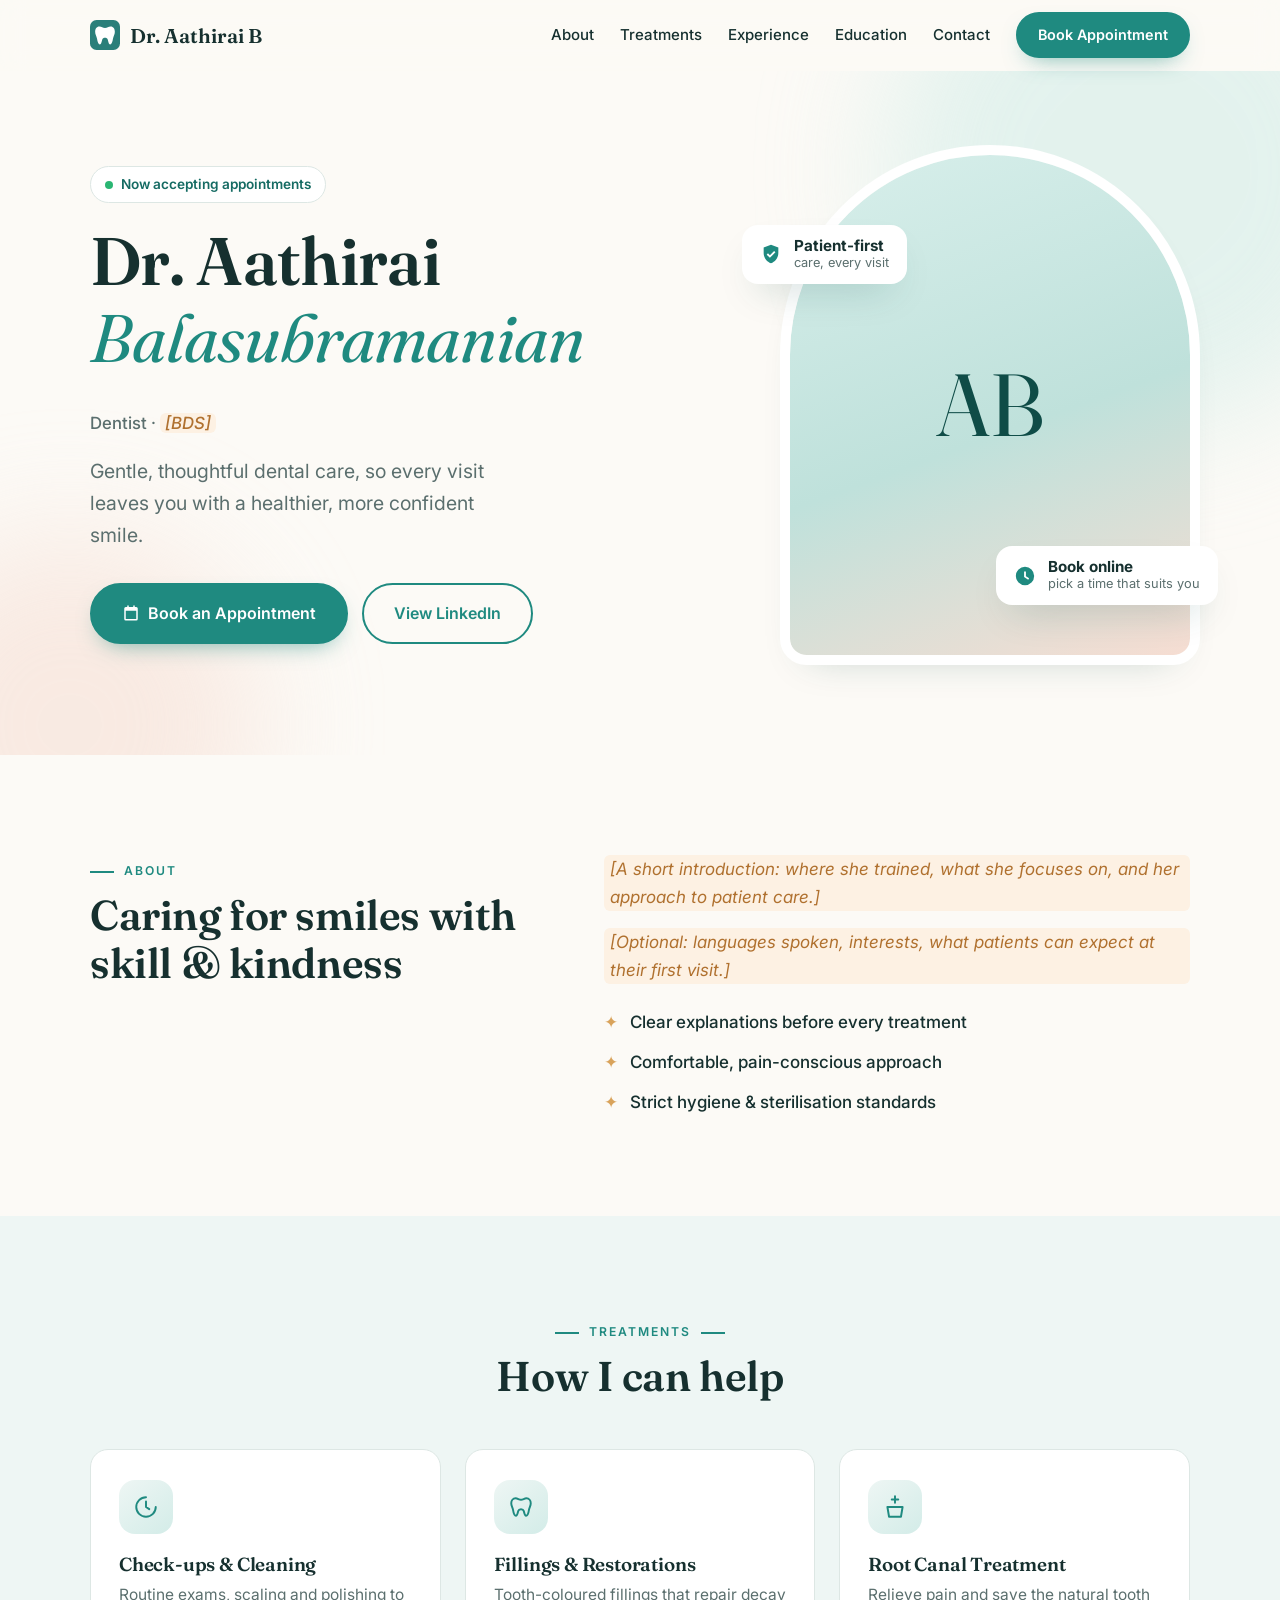
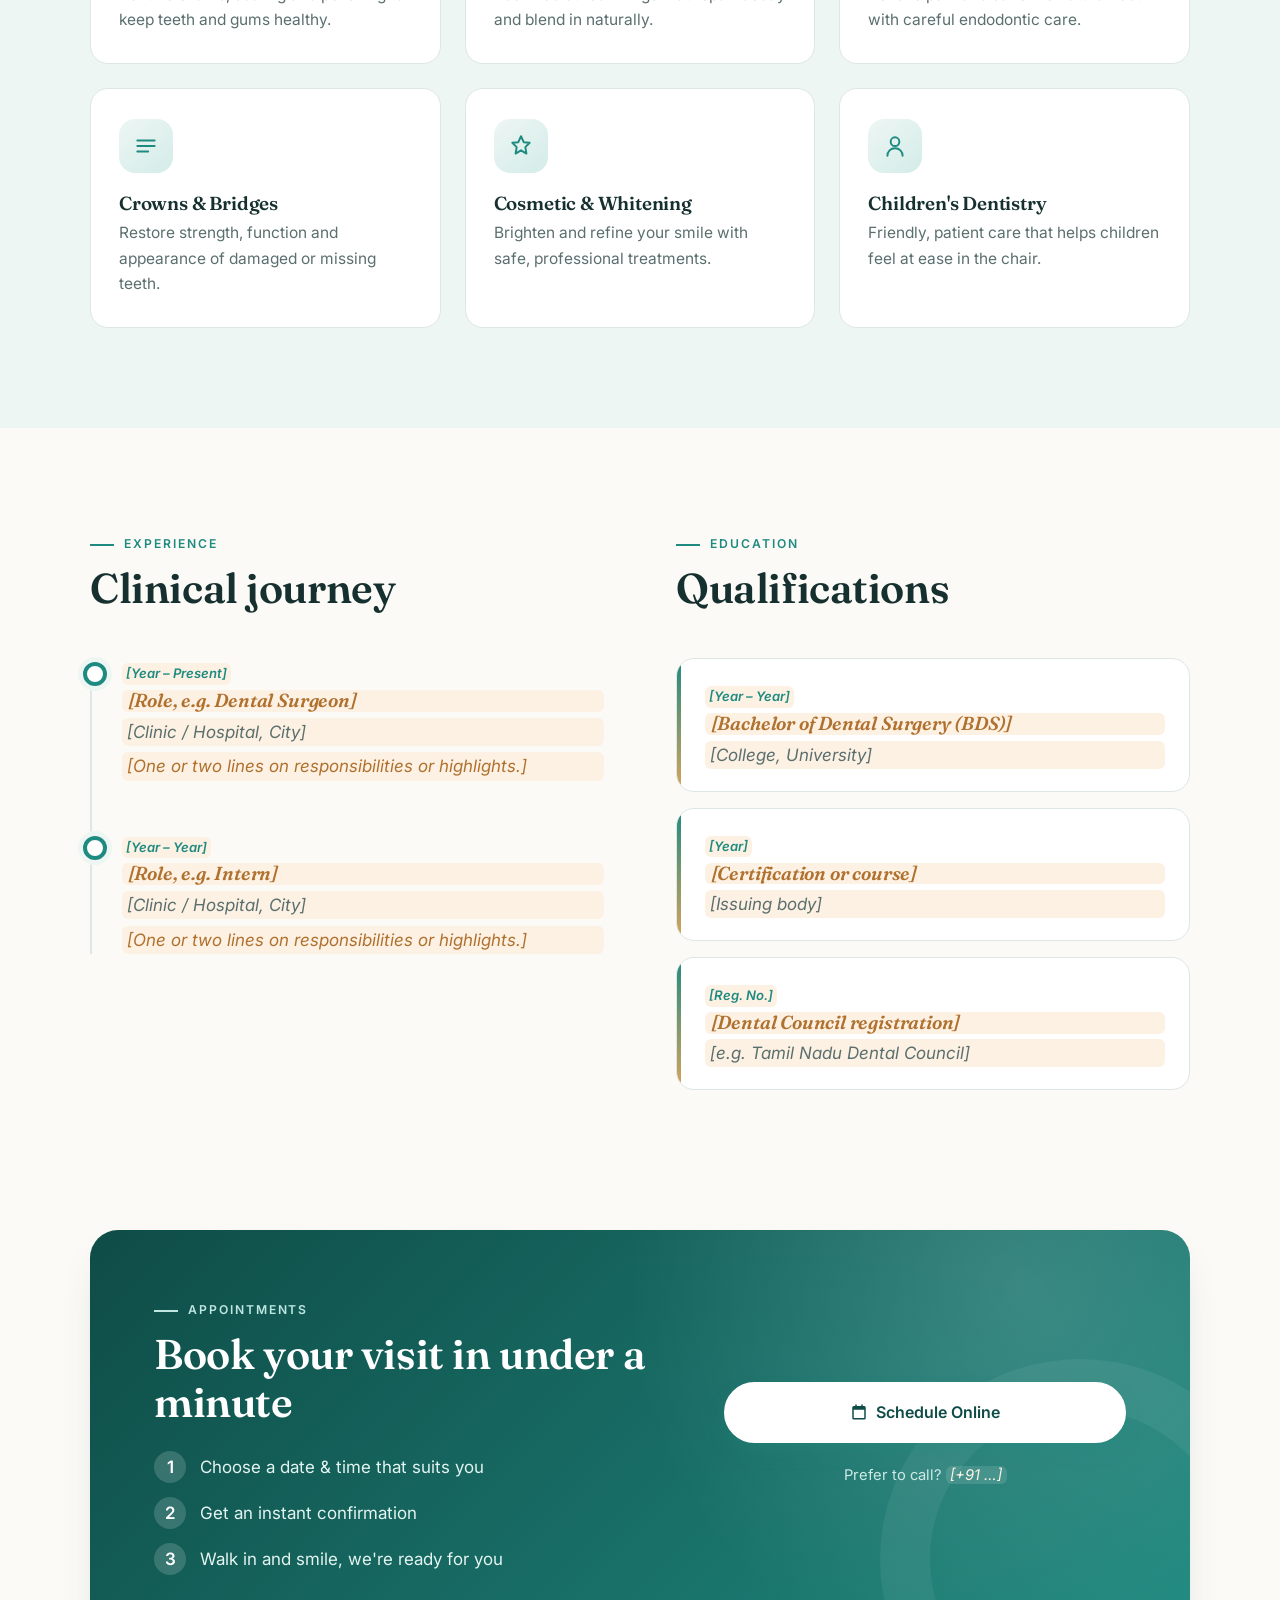
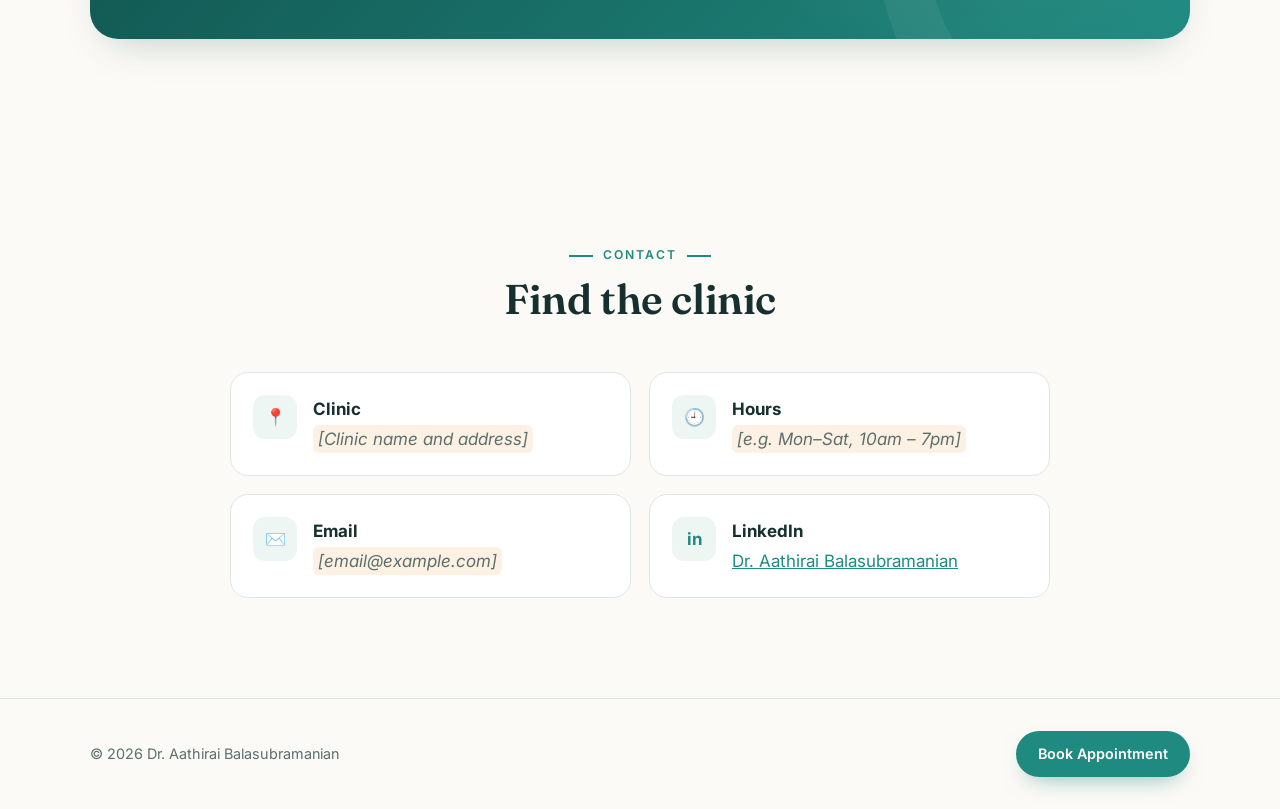
==== index.html @ 532f9867 "Add personal website with appointment booking Co-Authored-By: Claude Opus 5.5 <noreply@anthropic.com" ====
<!DOCTYPE html>
<html lang="en">
<head>
  <meta charset="UTF-8">
  <meta name="viewport" content="width=device-width, initial-scale=1.0">
  <title>Dr. Aathirai Balasubramanian | Dentist</title>
  <meta name="description" content="Dr. Aathirai Balasubramanian, dentist. Book an appointment, view treatments, education and clinical experience.">
  <link rel="canonical" href="https://aathiraib.com/">

  <meta property="og:type" content="profile">
  <meta property="og:title" content="Dr. Aathirai Balasubramanian | Dentist">
  <meta property="og:description" content="Book an appointment, view treatments, education and clinical experience.">
  <meta property="og:url" content="https://aathiraib.com/">

  <link rel="icon" href="assets/favicon.svg" type="image/svg+xml">
  <link rel="preconnect" href="https://fonts.googleapis.com">
  <link rel="preconnect" href="https://fonts.gstatic.com" crossorigin>
  <link href="https://fonts.googleapis.com/css2?family=Fraunces:ital,opsz,wght@0,9..144,400;0,9..144,600;1,9..144,400&family=Inter:wght@400;500;600&display=swap" rel="stylesheet">
  <link rel="stylesheet" href="css/style.css">
</head>
<body>

  <header class="site-header">
    <div class="container nav">
      <a href="#top" class="brand"><img src="assets/favicon.svg" alt="" width="30" height="30"> Dr. Aathirai B</a>
      <button class="nav-toggle" aria-label="Open menu" aria-expanded="false">
        <span></span><span></span><span></span>
      </button>
      <nav class="nav-links">
        <a href="#about">About</a>
        <a href="#treatments">Treatments</a>
        <a href="#experience">Experience</a>
        <a href="#education">Education</a>
        <a href="#contact">Contact</a>
        <a href="#book" class="btn btn-small">Book Appointment</a>
      </nav>
    </div>
  </header>

  <main id="top">

    <!-- HERO -->
    <section class="hero">
      <div class="blob blob-1" aria-hidden="true"></div>
      <div class="blob blob-2" aria-hidden="true"></div>
      <div class="container hero-grid">
        <div class="hero-text reveal">
          <p class="eyebrow"><span class="dot"></span> Now accepting appointments</p>
          <h1>Dr. Aathirai <em>Balasubramanian</em></h1>
          <!-- TODO: qualifications, e.g. "BDS" -->
          <p class="credentials">Dentist · <span class="placeholder">[BDS]</span></p>
          <!-- TODO: tagline in her own words -->
          <p class="lead">Gentle, thoughtful dental care, so every visit leaves you with a healthier, more confident smile.</p>
          <div class="hero-actions">
            <a href="#book" class="btn btn-lg">
              <svg viewBox="0 0 24 24" width="18" height="18" aria-hidden="true"><path fill="currentColor" d="M7 2v2H5a2 2 0 0 0-2 2v14a2 2 0 0 0 2 2h14a2 2 0 0 0 2-2V6a2 2 0 0 0-2-2h-2V2h-2v2H9V2H7zM5 9h14v11H5V9z"/></svg>
              Book an Appointment
            </a>
            <a href="https://www.linkedin.com/in/dr-aathirai-balasubramanian-b415ab1bb/" class="btn btn-ghost btn-lg" target="_blank" rel="noopener">View LinkedIn</a>
          </div>
        </div>
        <div class="hero-photo reveal">
          <div class="photo-frame">
            <!-- TODO: add assets/aathirai.jpg and replace the div below with:
                 <img src="assets/aathirai.jpg" alt="Dr. Aathirai Balasubramanian"> -->
            <div class="photo-placeholder" aria-hidden="true">AB</div>
          </div>
          <div class="float-badge badge-top">
            <svg viewBox="0 0 24 24" width="22" height="22" aria-hidden="true"><path fill="currentColor" d="M12 2 4 5v6c0 5 3.4 9.7 8 11 4.6-1.3 8-6 8-11V5l-8-3zm-1.2 14.2-3.5-3.5 1.4-1.4 2.1 2.1 4.6-4.6 1.4 1.4-6 6z"/></svg>
            <div><strong>Patient-first</strong><span>care, every visit</span></div>
          </div>
          <a href="#book" class="float-badge badge-bottom">
            <svg viewBox="0 0 24 24" width="22" height="22" aria-hidden="true"><path fill="currentColor" d="M12 2a10 10 0 1 0 0 20 10 10 0 0 0 0-20zm1 10.4 3.5 2-1 1.8L11 13V7h2v5.4z"/></svg>
            <div><strong>Book online</strong><span>pick a time that suits you</span></div>
          </a>
        </div>
      </div>
    </section>

    <!-- ABOUT -->
    <section id="about" class="section">
      <div class="container about-grid">
        <div class="reveal">
          <p class="section-label">About</p>
          <h2>Caring for smiles with skill &amp; kindness</h2>
        </div>
        <div class="reveal">
          <!-- TODO: 2–3 short paragraphs from her resume / LinkedIn "About" -->
          <p class="placeholder">[A short introduction: where she trained, what she focuses on, and her approach to patient care.]</p>
          <p class="placeholder">[Optional: languages spoken, interests, what patients can expect at their first visit.]</p>
          <ul class="values">
            <li><span>✦</span> Clear explanations before every treatment</li>
            <li><span>✦</span> Comfortable, pain-conscious approach</li>
            <li><span>✦</span> Strict hygiene &amp; sterilisation standards</li>
          </ul>
        </div>
      </div>
    </section>

    <!-- TREATMENTS -->
    <section id="treatments" class="section section-tint">
      <div class="container">
        <div class="section-head reveal">
          <p class="section-label">Treatments</p>
          <h2>How I can help</h2>
        </div>
        <!-- TODO: keep only the treatments she actually offers -->
        <div class="service-grid">
          <article class="service reveal">
            <div class="icon"><svg viewBox="0 0 24 24"><path d="M12 3a9 9 0 1 0 9 9M12 7v5l3 2"/></svg></div>
            <h3>Check-ups &amp; Cleaning</h3>
            <p>Routine exams, scaling and polishing to keep teeth and gums healthy.</p>
          </article>
          <article class="service reveal">
            <div class="icon"><svg viewBox="0 0 24 24"><path d="M7 4c-2.5 0-4 2-4 4.5 0 2.5 1.3 3.8 1.7 6.3C5.2 18 6 20 7.3 20s1.7-2.5 2.1-4.2c.4-1.3 1.3-1.8 2.6-1.8s2.2.5 2.6 1.8c.4 1.7.8 4.2 2.1 4.2s2.1-2 2.6-5.2c.4-2.5 1.7-3.8 1.7-6.3C21 6 19.5 4 17 4c-2.1 0-3 1.3-5 1.3S9.1 4 7 4z"/></svg></div>
            <h3>Fillings &amp; Restorations</h3>
            <p>Tooth-coloured fillings that repair decay and blend in naturally.</p>
          </article>
          <article class="service reveal">
            <div class="icon"><svg viewBox="0 0 24 24"><path d="M12 2v6M9 5h6M5 12h14l-1.5 9h-11z"/></svg></div>
            <h3>Root Canal Treatment</h3>
            <p>Relieve pain and save the natural tooth with careful endodontic care.</p>
          </article>
          <article class="service reveal">
            <div class="icon"><svg viewBox="0 0 24 24"><path d="M4 7h16M4 12h16M4 17h10"/></svg></div>
            <h3>Crowns &amp; Bridges</h3>
            <p>Restore strength, function and appearance of damaged or missing teeth.</p>
          </article>
          <article class="service reveal">
            <div class="icon"><svg viewBox="0 0 24 24"><path d="M12 3l2.5 5.5L20 9l-4 4 1 6-5-3-5 3 1-6-4-4 5.5-.5z"/></svg></div>
            <h3>Cosmetic &amp; Whitening</h3>
            <p>Brighten and refine your smile with safe, professional treatments.</p>
          </article>
          <article class="service reveal">
            <div class="icon"><svg viewBox="0 0 24 24"><circle cx="12" cy="8" r="4"/><path d="M5 21c0-4 3-7 7-7s7 3 7 7"/></svg></div>
            <h3>Children's Dentistry</h3>
            <p>Friendly, patient care that helps children feel at ease in the chair.</p>
          </article>
        </div>
      </div>
    </section>

    <!-- EXPERIENCE -->
    <section id="experience" class="section">
      <div class="container two-col">
        <div class="reveal">
          <p class="section-label">Experience</p>
          <h2>Clinical journey</h2>
          <!-- TODO: one <li> per role, most recent first -->
          <ol class="timeline">
            <li>
              <span class="when placeholder">[Year – Present]</span>
              <h3 class="placeholder">[Role, e.g. Dental Surgeon]</h3>
              <p class="where placeholder">[Clinic / Hospital, City]</p>
              <p class="placeholder">[One or two lines on responsibilities or highlights.]</p>
            </li>
            <li>
              <span class="when placeholder">[Year – Year]</span>
              <h3 class="placeholder">[Role, e.g. Intern]</h3>
              <p class="where placeholder">[Clinic / Hospital, City]</p>
              <p class="placeholder">[One or two lines on responsibilities or highlights.]</p>
            </li>
          </ol>
        </div>
        <div id="education" class="reveal">
          <p class="section-label">Education</p>
          <h2>Qualifications</h2>
          <!-- TODO: degrees, certifications, registrations -->
          <div class="cards">
            <article class="card">
              <span class="when placeholder">[Year – Year]</span>
              <h3 class="placeholder">[Bachelor of Dental Surgery (BDS)]</h3>
              <p class="placeholder">[College, University]</p>
            </article>
            <article class="card">
              <span class="when placeholder">[Year]</span>
              <h3 class="placeholder">[Certification or course]</h3>
              <p class="placeholder">[Issuing body]</p>
            </article>
            <article class="card">
              <span class="when placeholder">[Reg. No.]</span>
              <h3 class="placeholder">[Dental Council registration]</h3>
              <p class="placeholder">[e.g. Tamil Nadu Dental Council]</p>
            </article>
          </div>
        </div>
      </div>
    </section>

    <!-- BOOK -->
    <section id="book" class="section book">
      <div class="container">
        <div class="book-panel reveal">
          <div class="book-text">
            <p class="section-label light">Appointments</p>
            <h2>Book your visit in under a minute</h2>
            <ol class="steps">
              <li><span>1</span> Choose a date &amp; time that suits you</li>
              <li><span>2</span> Get an instant confirmation</li>
              <li><span>3</span> Walk in and smile, we're ready for you</li>
            </ol>
          </div>
          <div class="book-actions">
            <a href="#" class="btn btn-light btn-lg js-book" target="_blank" rel="noopener">
              <svg viewBox="0 0 24 24" width="18" height="18" aria-hidden="true"><path fill="currentColor" d="M7 2v2H5a2 2 0 0 0-2 2v14a2 2 0 0 0 2 2h14a2 2 0 0 0 2-2V6a2 2 0 0 0-2-2h-2V2h-2v2H9V2H7zM5 9h14v11H5V9z"/></svg>
              Schedule Online
            </a>
            <a href="#" class="btn btn-outline-light btn-lg js-whatsapp" target="_blank" rel="noopener">
              <svg viewBox="0 0 24 24" width="18" height="18" aria-hidden="true"><path fill="currentColor" d="M12 2a10 10 0 0 0-8.6 15.1L2 22l5-1.3A10 10 0 1 0 12 2zm5.3 14.1c-.2.6-1.3 1.2-1.8 1.2-.5.1-1 .1-3.3-.8-2.8-1.1-4.5-4-4.7-4.2-.1-.2-1.1-1.5-1.1-2.8s.7-2 1-2.3c.2-.3.5-.3.7-.3h.5c.2 0 .4 0 .6.5l.9 2.1c.1.2.1.3 0 .5l-.3.5-.4.4c-.1.1-.3.3-.1.6.2.3.7 1.2 1.6 2 1.1 1 2 1.3 2.3 1.4.3.1.5.1.6-.1l.9-1c.2-.3.4-.2.6-.1l2 1c.3.1.5.2.5.3.1.1.1.6-.1 1.2z"/></svg>
              Message on WhatsApp
            </a>
            <p class="book-note">Prefer to call? <span class="placeholder light">[+91 …]</span></p>
          </div>
        </div>
      </div>
    </section>

    <!-- CONTACT -->
    <section id="contact" class="section">
      <div class="container narrow">
        <div class="section-head reveal">
          <p class="section-label">Contact</p>
          <h2>Find the clinic</h2>
        </div>
        <!-- TODO: fill in what she is happy to share publicly -->
        <div class="contact-grid reveal">
          <div class="contact-item"><span class="ci-icon">📍</span><div><strong>Clinic</strong><p class="placeholder">[Clinic name and address]</p></div></div>
          <div class="contact-item"><span class="ci-icon">🕘</span><div><strong>Hours</strong><p class="placeholder">[e.g. Mon–Sat, 10am – 7pm]</p></div></div>
          <div class="contact-item"><span class="ci-icon">✉️</span><div><strong>Email</strong><p class="placeholder">[email@example.com]</p></div></div>
          <div class="contact-item"><span class="ci-icon">in</span><div><strong>LinkedIn</strong><p><a href="https://www.linkedin.com/in/dr-aathirai-balasubramanian-b415ab1bb/" target="_blank" rel="noopener">Dr. Aathirai Balasubramanian</a></p></div></div>
        </div>
      </div>
    </section>

  </main>

  <footer class="site-footer">
    <div class="container footer-inner">
      <p>&copy; <span id="year"></span> Dr. Aathirai Balasubramanian</p>
      <a href="#book" class="btn btn-small">Book Appointment</a>
    </div>
  </footer>

  <!-- Floating booking button (mobile) -->
  <a href="#book" class="fab" aria-label="Book an appointment">Book</a>

  <script>
    /* ====== SETTINGS: edit these two lines ====== */
    const BOOKING_URL     = "";  // e.g. Calendly / Google Calendar booking page link
    const WHATSAPP_NUMBER = "";  // digits only with country code, e.g. "919876543210"
    /* ============================================ */

    const msg = encodeURIComponent("Hi Dr. Aathirai, I'd like to book an appointment.");
    const waLink = WHATSAPP_NUMBER ? `https://wa.me/${WHATSAPP_NUMBER}?text=${msg}` : "";
    document.querySelectorAll('.js-book').forEach(a => {
      if (BOOKING_URL) a.href = BOOKING_URL;
      else if (waLink) a.href = waLink;
      else { a.href = '#contact'; a.removeAttribute('target'); }
    });
    document.querySelectorAll('.js-whatsapp').forEach(a => {
      if (waLink) a.href = waLink; else a.hidden = true;
    });

    document.getElementById('year').textContent = new Date().getFullYear();

    const toggle = document.querySelector('.nav-toggle');
    const links = document.querySelector('.nav-links');
    toggle.addEventListener('click', () => {
      const open = links.classList.toggle('open');
      toggle.setAttribute('aria-expanded', open);
    });
    links.querySelectorAll('a').forEach(a => a.addEventListener('click', () => {
      links.classList.remove('open');
      toggle.setAttribute('aria-expanded', false);
    }));

    const header = document.querySelector('.site-header');
    addEventListener('scroll', () => header.classList.toggle('scrolled', scrollY > 10), { passive: true });

    const io = new IntersectionObserver(entries => entries.forEach(e => {
      if (e.isIntersecting) { e.target.classList.add('in'); io.unobserve(e.target); }
    }), { threshold: 0.12 });
    document.querySelectorAll('.reveal').forEach(el => io.observe(el));
  </script>
</body>
</html>
---- css/style.css ----
:root {
  --ink: #16302f;
  --muted: #5b6f6e;
  --bg: #fcfaf6;
  --tint: #eef6f4;
  --accent: #1f8a80;
  --accent-dark: #156b63;
  --deep: #0f4c47;
  --blush: #f6ddd2;
  --gold: #d9a35b;
  --line: #dde7e4;
  --radius: 18px;
  --shadow: 0 18px 40px -18px rgba(15, 76, 71, .28);
  --serif: "Fraunces", Georgia, "Times New Roman", serif;
  --sans: "Inter", -apple-system, BlinkMacSystemFont, "Segoe UI", Roboto, sans-serif;
}

* { box-sizing: border-box; }
html { scroll-behavior: smooth; scroll-padding-top: 76px; }
body {
  margin: 0; font-family: var(--sans); font-size: 17px; line-height: 1.65;
  color: var(--ink); background: var(--bg); overflow-x: hidden;
}
img { max-width: 100%; display: block; }
a { color: var(--accent); }
[hidden] { display: none !important; }

h1, h2, h3 { font-family: var(--serif); font-weight: 600; line-height: 1.15; margin: 0 0 .5em; letter-spacing: -.01em; }
h1 { font-size: clamp(2.5rem, 6vw, 4.2rem); }
h1 em { font-style: italic; font-weight: 400; color: var(--accent); }
h2 { font-size: clamp(1.8rem, 3.6vw, 2.6rem); }
h3 { font-size: 1.18rem; margin-bottom: .3em; }
p { margin: 0 0 1em; }

.container { width: 100%; max-width: 1140px; margin: 0 auto; padding: 0 20px; }
.narrow { max-width: 860px; }

/* Placeholders: delete the class once real content is in */
.placeholder { color: #b0712f; background: #fdf1e3; border-radius: 6px; padding: 0 .3em; font-style: italic; }
.placeholder.light { color: #fff3e4; background: rgba(255,255,255,.12); }

.section-label {
  display: inline-block; text-transform: uppercase; letter-spacing: .16em;
  font-size: .76rem; font-weight: 600; color: var(--accent); margin-bottom: .9em;
}
.section-label::before { content: ""; display: inline-block; width: 24px; height: 2px; background: currentColor; vertical-align: middle; margin-right: 10px; }
.section-label.light { color: #bfe7e2; }
.section-head { text-align: center; margin-bottom: 48px; }
.section-head .section-label::after { content: ""; display: inline-block; width: 24px; height: 2px; background: currentColor; vertical-align: middle; margin-left: 10px; }

/* Header */
.site-header {
  position: sticky; top: 0; z-index: 20;
  background: rgba(252, 250, 246, .8); backdrop-filter: blur(12px);
  border-bottom: 1px solid transparent; transition: border-color .3s, box-shadow .3s;
}
.site-header.scrolled { border-color: var(--line); box-shadow: 0 6px 24px -18px rgba(0,0,0,.25); }
.nav { display: flex; align-items: center; justify-content: space-between; height: 70px; }
.brand { display: flex; align-items: center; gap: 10px; font-family: var(--serif); font-size: 1.25rem; font-weight: 600; color: var(--ink); text-decoration: none; }
.nav-links { display: flex; align-items: center; gap: 26px; }
.nav-links a:not(.btn) { position: relative; color: var(--ink); text-decoration: none; font-size: .94rem; font-weight: 500; }
.nav-links a:not(.btn)::after { content: ""; position: absolute; left: 0; right: 0; bottom: -4px; height: 2px; background: var(--accent); transform: scaleX(0); transition: transform .25s; }
.nav-links a:not(.btn):hover::after { transform: scaleX(1); }
.nav-toggle { display: none; background: none; border: 0; padding: 8px; cursor: pointer; }
.nav-toggle span { display: block; width: 22px; height: 2px; margin: 5px 0; background: var(--ink); border-radius: 2px; }

/* Buttons */
.btn {
  display: inline-flex; align-items: center; gap: 8px; padding: 12px 24px; border-radius: 999px;
  background: var(--accent); color: #fff; text-decoration: none; font-weight: 600; font-size: .95rem;
  border: 2px solid var(--accent); box-shadow: 0 10px 24px -12px rgba(31,138,128,.7);
  transition: transform .2s, background .2s, box-shadow .2s;
}
.btn:hover { background: var(--accent-dark); border-color: var(--accent-dark); transform: translateY(-2px); }
.btn-lg { padding: 15px 30px; font-size: 1rem; }
.btn-small { padding: 9px 20px; font-size: .9rem; }
.btn-ghost { background: transparent; color: var(--accent); box-shadow: none; }
.btn-ghost:hover { background: var(--tint); color: var(--accent-dark); }
.btn-light { background: #fff; color: var(--deep); border-color: #fff; }
.btn-light:hover { background: var(--blush); border-color: var(--blush); }
.btn-outline-light { background: transparent; color: #fff; border-color: rgba(255,255,255,.55); box-shadow: none; }
.btn-outline-light:hover { background: rgba(255,255,255,.12); border-color: #fff; }

/* Hero */
.hero { position: relative; padding: 84px 0 100px; overflow: hidden; }
.blob { position: absolute; border-radius: 50%; filter: blur(60px); opacity: .55; z-index: -1; }
.blob-1 { width: 520px; height: 520px; background: #cfece7; top: -160px; right: -120px; }
.blob-2 { width: 380px; height: 380px; background: var(--blush); bottom: -160px; left: -120px; }
.hero-grid { display: grid; grid-template-columns: 1.2fr 1fr; gap: 64px; align-items: center; }
.eyebrow {
  display: inline-flex; align-items: center; gap: 8px; font-size: .85rem; font-weight: 600; color: var(--accent-dark);
  background: #fff; border: 1px solid var(--line); padding: 6px 14px; border-radius: 999px; margin-bottom: 1.4em;
}
.dot { width: 8px; height: 8px; border-radius: 50%; background: #2bb673; box-shadow: 0 0 0 0 rgba(43,182,115,.6); animation: pulse 2s infinite; }
@keyframes pulse { 70% { box-shadow: 0 0 0 9px rgba(43,182,115,0); } 100% { box-shadow: 0 0 0 0 rgba(43,182,115,0); } }
.credentials { font-size: 1.05rem; font-weight: 500; color: var(--muted); }
.lead { font-size: 1.22rem; color: var(--muted); max-width: 36ch; }
.hero-actions { display: flex; flex-wrap: wrap; gap: 14px; margin-top: 32px; }

.hero-photo { position: relative; justify-self: end; width: 100%; max-width: 400px; }
.photo-frame {
  position: relative; border-radius: 220px 220px var(--radius) var(--radius); overflow: hidden;
  aspect-ratio: 4 / 5; box-shadow: var(--shadow);
  outline: 10px solid #fff;
}
.photo-frame img { width: 100%; height: 100%; object-fit: cover; }
.photo-placeholder {
  width: 100%; height: 100%; display: grid; place-items: center;
  background: linear-gradient(160deg, #d8efeb 0%, #bfe1db 55%, var(--blush) 100%);
  font-family: var(--serif); font-size: 5.5rem; color: var(--deep);
}
.float-badge {
  position: absolute; display: flex; align-items: center; gap: 12px;
  background: #fff; padding: 12px 18px; border-radius: 16px; box-shadow: var(--shadow);
  color: var(--accent); text-decoration: none; animation: float 5s ease-in-out infinite;
}
.float-badge strong { display: block; color: var(--ink); font-size: .95rem; line-height: 1.2; }
.float-badge span { display: block; color: var(--muted); font-size: .8rem; line-height: 1.3; }
.badge-top { top: 14%; left: -48px; }
.badge-bottom { bottom: 10%; right: -28px; animation-delay: -2.5s; }
@keyframes float { 50% { transform: translateY(-8px); } }

/* Sections */
.section { padding: 100px 0; }
.section-tint { background: var(--tint); }

/* About */
.about-grid { display: grid; grid-template-columns: 1fr 1.3fr; gap: 64px; align-items: start; }
.values { list-style: none; padding: 0; margin: 24px 0 0; display: grid; gap: 12px; }
.values li { display: flex; gap: 12px; align-items: baseline; font-weight: 500; }
.values span { color: var(--gold); }

/* Services */
.service-grid { display: grid; grid-template-columns: repeat(3, 1fr); gap: 24px; }
.service {
  background: #fff; border: 1px solid var(--line); border-radius: var(--radius); padding: 30px 28px;
  transition: transform .3s, box-shadow .3s, border-color .3s;
}
.service:hover { transform: translateY(-6px); box-shadow: var(--shadow); border-color: transparent; }
.service p { color: var(--muted); margin: 0; font-size: .97rem; }
.icon {
  width: 54px; height: 54px; border-radius: 16px; display: grid; place-items: center; margin-bottom: 20px;
  background: linear-gradient(140deg, var(--tint), #d3ece8); color: var(--accent);
}
.icon svg { width: 26px; height: 26px; fill: none; stroke: currentColor; stroke-width: 1.8; stroke-linecap: round; stroke-linejoin: round; }

/* Experience + Education */
.two-col { display: grid; grid-template-columns: 1fr 1fr; gap: 72px; }
.two-col h2 { margin-bottom: 1.1em; }
.timeline { list-style: none; margin: 0; padding: 0 0 0 30px; border-left: 2px solid var(--line); }
.timeline li { position: relative; padding-bottom: 34px; }
.timeline li:last-child { padding-bottom: 0; }
.timeline li::before {
  content: ""; position: absolute; left: -39px; top: 4px; width: 16px; height: 16px; border-radius: 50%;
  background: #fff; border: 4px solid var(--accent); box-shadow: 0 0 0 5px var(--tint);
}
.when { display: inline-block; font-size: .82rem; font-weight: 600; color: var(--accent); margin-bottom: .4em; }
.where { color: var(--muted); margin-bottom: .4em; }
.cards { display: grid; gap: 16px; }
.card { position: relative; background: #fff; border: 1px solid var(--line); border-radius: var(--radius); padding: 22px 24px 22px 28px; overflow: hidden; }
.card::before { content: ""; position: absolute; left: 0; top: 0; bottom: 0; width: 4px; background: linear-gradient(var(--accent), var(--gold)); }
.card p { margin: 0; color: var(--muted); }

/* Booking */
.book { padding-top: 40px; }
.book-panel {
  position: relative; overflow: hidden; display: grid; grid-template-columns: 1.3fr 1fr; gap: 48px; align-items: center;
  padding: 64px; border-radius: 28px; color: #fff;
  background: radial-gradient(circle at 85% 15%, rgba(255,255,255,.14), transparent 40%), linear-gradient(135deg, var(--deep), var(--accent));
  box-shadow: var(--shadow);
}
.book-panel::after { content: ""; position: absolute; width: 300px; height: 300px; border-radius: 50%; border: 50px solid rgba(255,255,255,.06); right: -90px; bottom: -120px; }
.book-panel h2 { color: #fff; }
.steps { list-style: none; padding: 0; margin: 24px 0 0; display: grid; gap: 14px; }
.steps li { display: flex; align-items: center; gap: 14px; color: #e3f4f1; }
.steps span { flex: none; width: 32px; height: 32px; border-radius: 50%; display: grid; place-items: center; background: rgba(255,255,255,.16); font-weight: 600; color: #fff; }
.book-actions { position: relative; z-index: 1; display: grid; gap: 14px; justify-items: stretch; }
.book-actions .btn { justify-content: center; }
.book-note { margin: 6px 0 0; text-align: center; color: #cdeae6; font-size: .92rem; }

/* Contact */
.contact-grid { display: grid; grid-template-columns: 1fr 1fr; gap: 18px; }
.contact-item { display: flex; gap: 16px; background: #fff; border: 1px solid var(--line); border-radius: var(--radius); padding: 22px; }
.contact-item p { margin: 2px 0 0; color: var(--muted); }
.ci-icon { flex: none; width: 44px; height: 44px; border-radius: 12px; display: grid; place-items: center; background: var(--tint); color: var(--accent); font-weight: 700; }

/* Footer */
.site-footer { padding: 32px 0; border-top: 1px solid var(--line); color: var(--muted); font-size: .9rem; }
.footer-inner { display: flex; align-items: center; justify-content: space-between; gap: 16px; flex-wrap: wrap; }
.site-footer p { margin: 0; }

/* Floating mobile booking button */
.fab {
  display: none; position: fixed; right: 18px; bottom: calc(18px + env(safe-area-inset-bottom, 0px)); z-index: 30;
  background: var(--accent); color: #fff; text-decoration: none; font-weight: 600;
  padding: 14px 22px; border-radius: 999px; box-shadow: 0 12px 28px -10px rgba(15,76,71,.6);
}

/* Reveal on scroll */
.reveal { opacity: 0; transform: translateY(24px); transition: opacity .7s ease, transform .7s ease; }
.reveal.in { opacity: 1; transform: none; }
@media (prefers-reduced-motion: reduce) {
  .reveal { opacity: 1; transform: none; transition: none; }
  .float-badge, .dot { animation: none; }
  html { scroll-behavior: auto; }
}

/* Tablet */
@media (max-width: 980px) {
  .service-grid { grid-template-columns: 1fr 1fr; }
  .two-col, .about-grid { grid-template-columns: 1fr; gap: 48px; }
  .book-panel { grid-template-columns: 1fr; padding: 48px 36px; }
  .badge-top { left: -16px; }
  .badge-bottom { right: -8px; }
}

/* Mobile */
@media (max-width: 760px) {
  .nav-toggle { display: block; }
  .nav-links {
    display: none; position: absolute; top: 70px; left: 0; right: 0;
    flex-direction: column; align-items: stretch; gap: 0; padding: 8px 20px 20px;
    background: var(--bg); border-bottom: 1px solid var(--line); box-shadow: 0 12px 24px -16px rgba(0,0,0,.2);
  }
  .nav-links.open { display: flex; }
  .nav-links a:not(.btn) { padding: 12px 0; }
  .nav-links .btn { justify-content: center; margin-top: 8px; }

  .hero { padding: 40px 0 72px; }
  .hero-grid { grid-template-columns: 1fr; gap: 44px; }
  .hero-photo { order: -1; justify-self: center; max-width: 260px; }
  .float-badge { padding: 9px 14px; }
  .badge-top { left: -40px; top: 8%; }
  .badge-bottom { right: -40px; }
  .hero-actions .btn { flex: 1 1 auto; justify-content: center; }
  .section { padding: 72px 0; }
  .service-grid, .contact-grid { grid-template-columns: 1fr; }
  .book-panel { padding: 40px 24px; border-radius: 22px; }
  .fab { display: inline-block; }
}
@media (max-width: 400px) {
  .badge-top, .badge-bottom { display: none; }
}
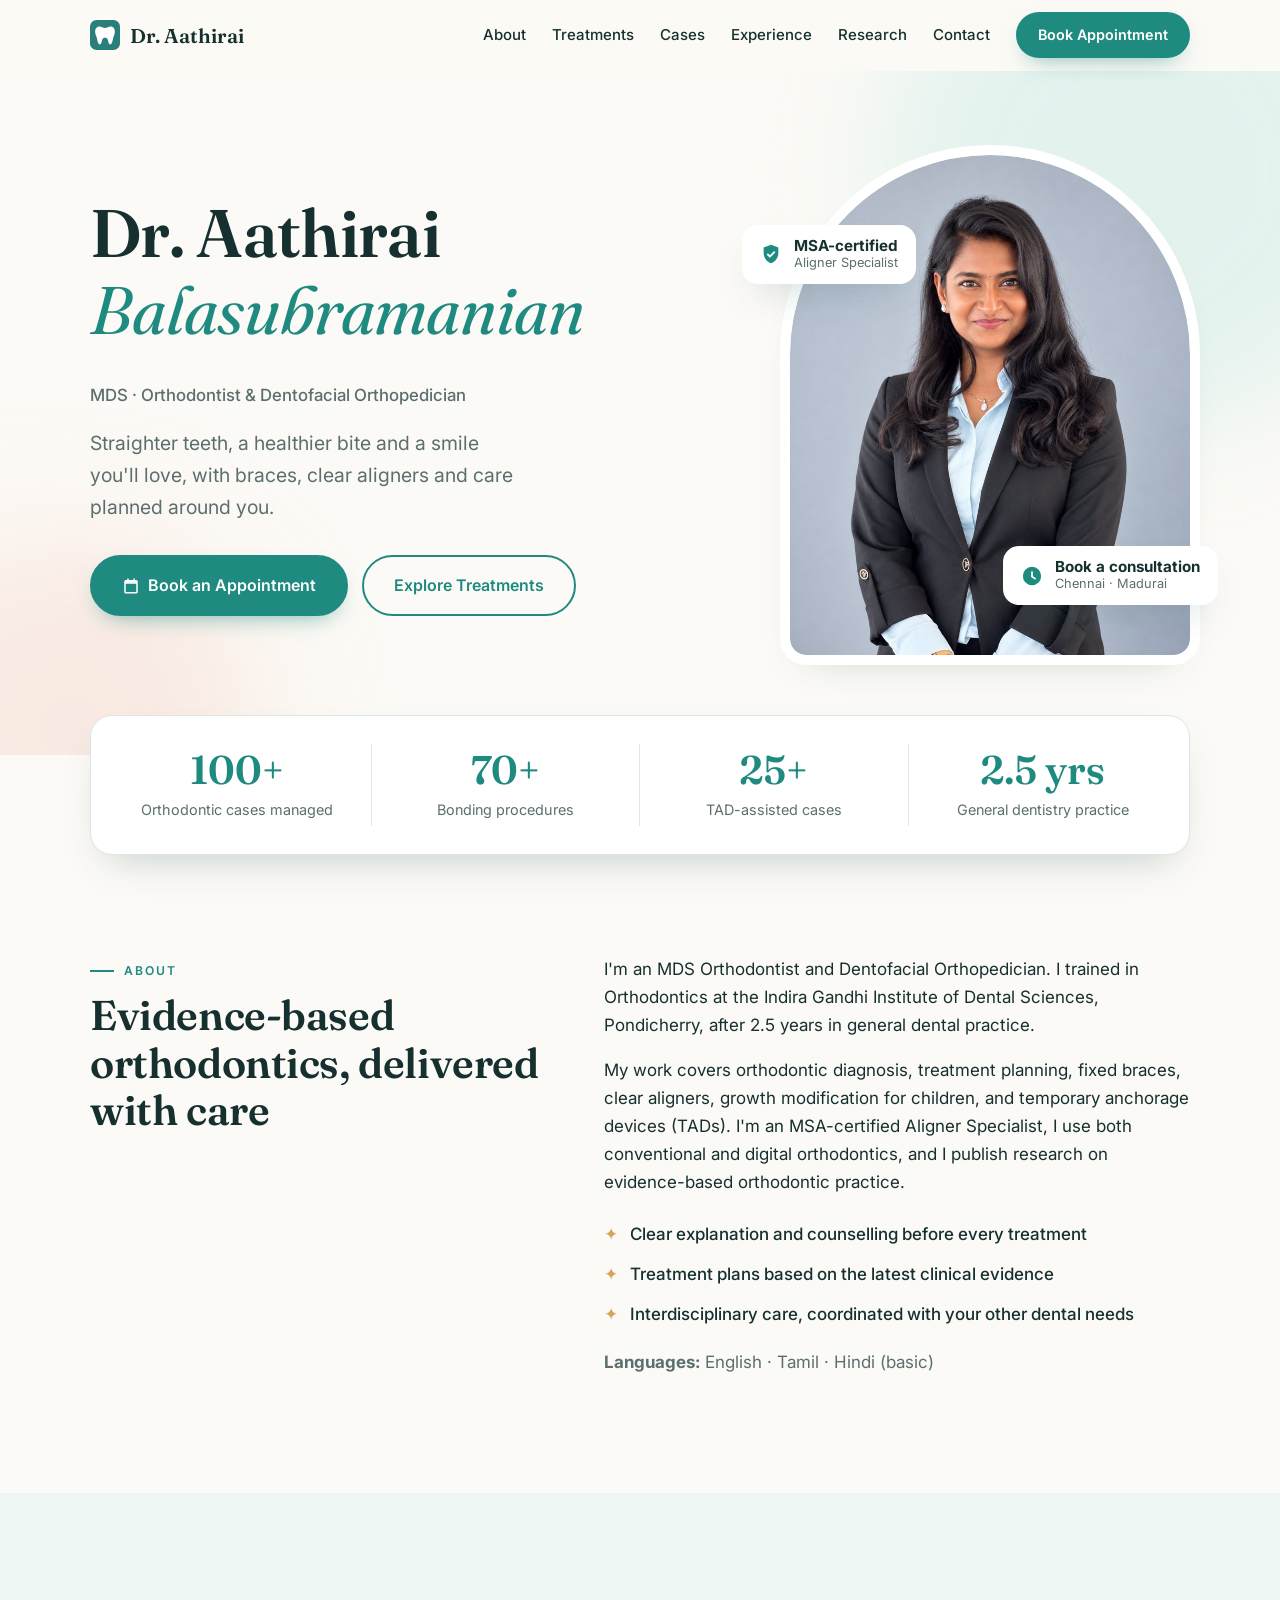
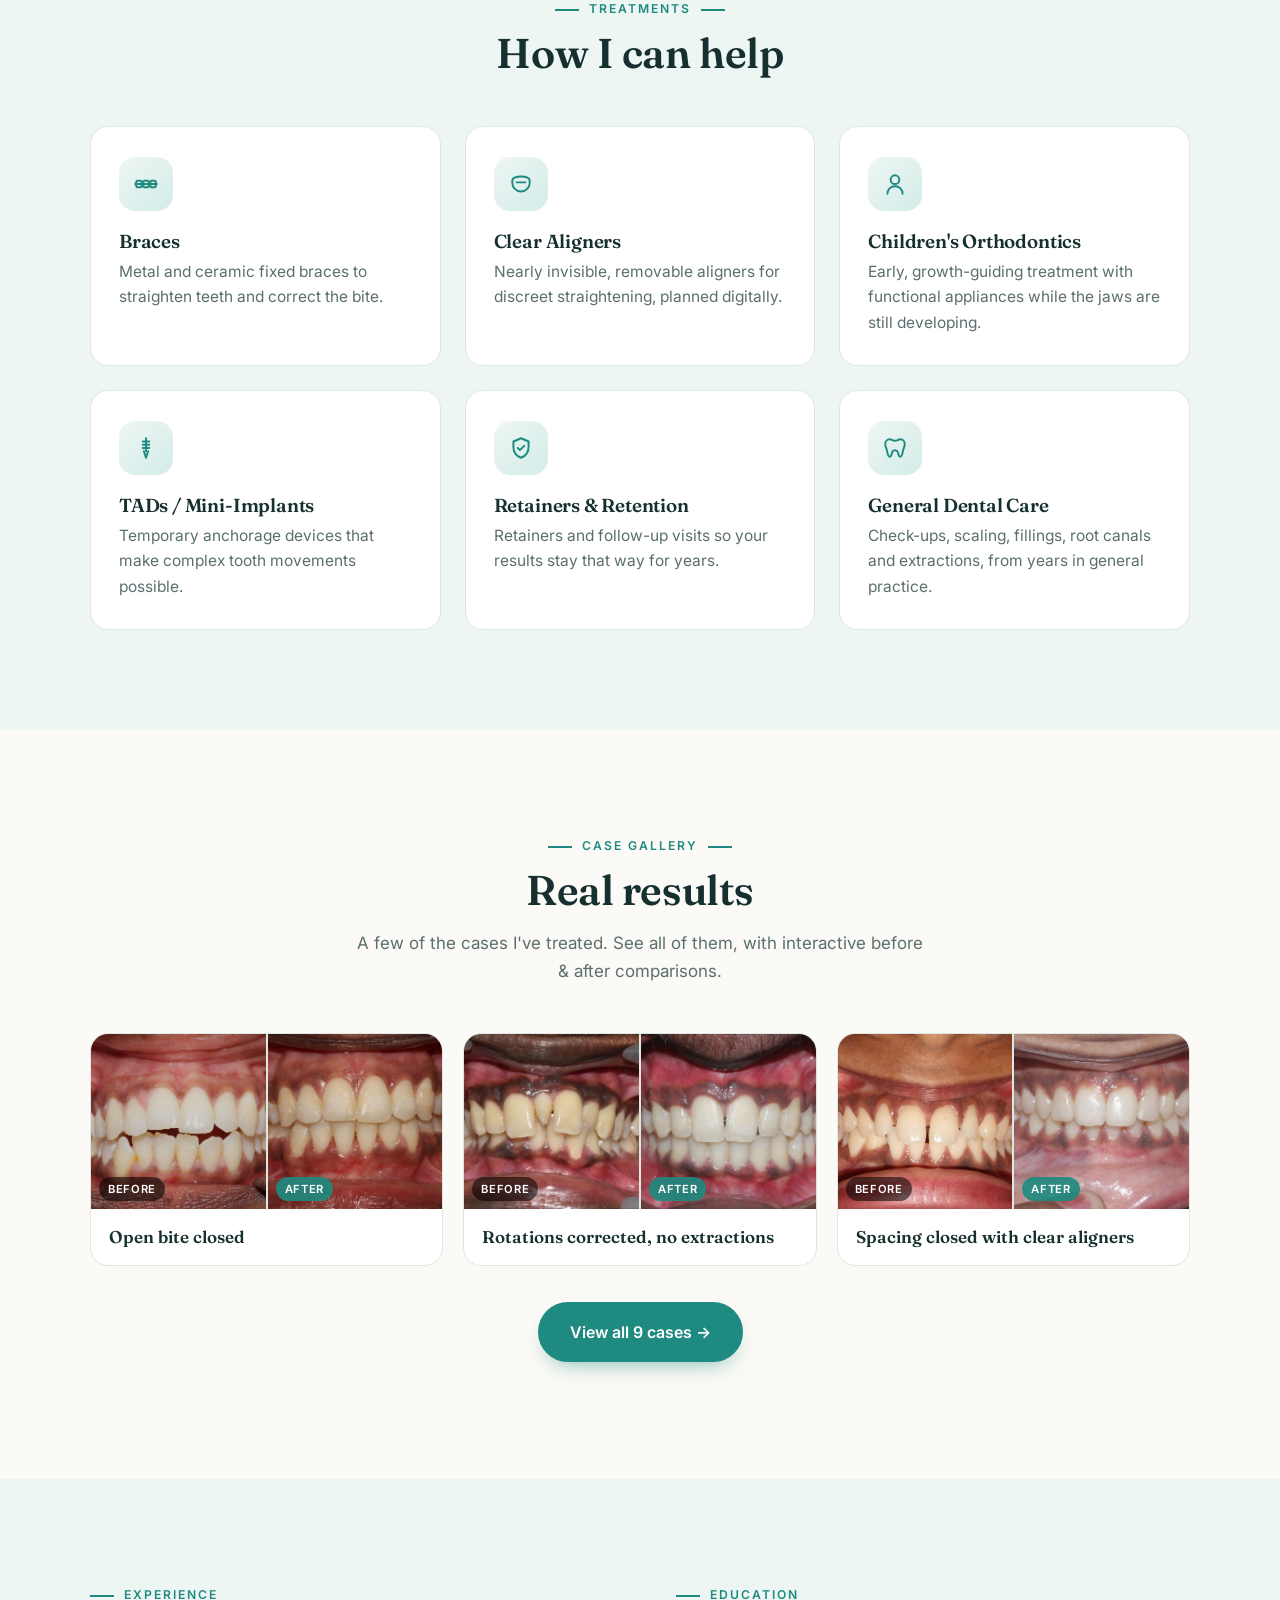
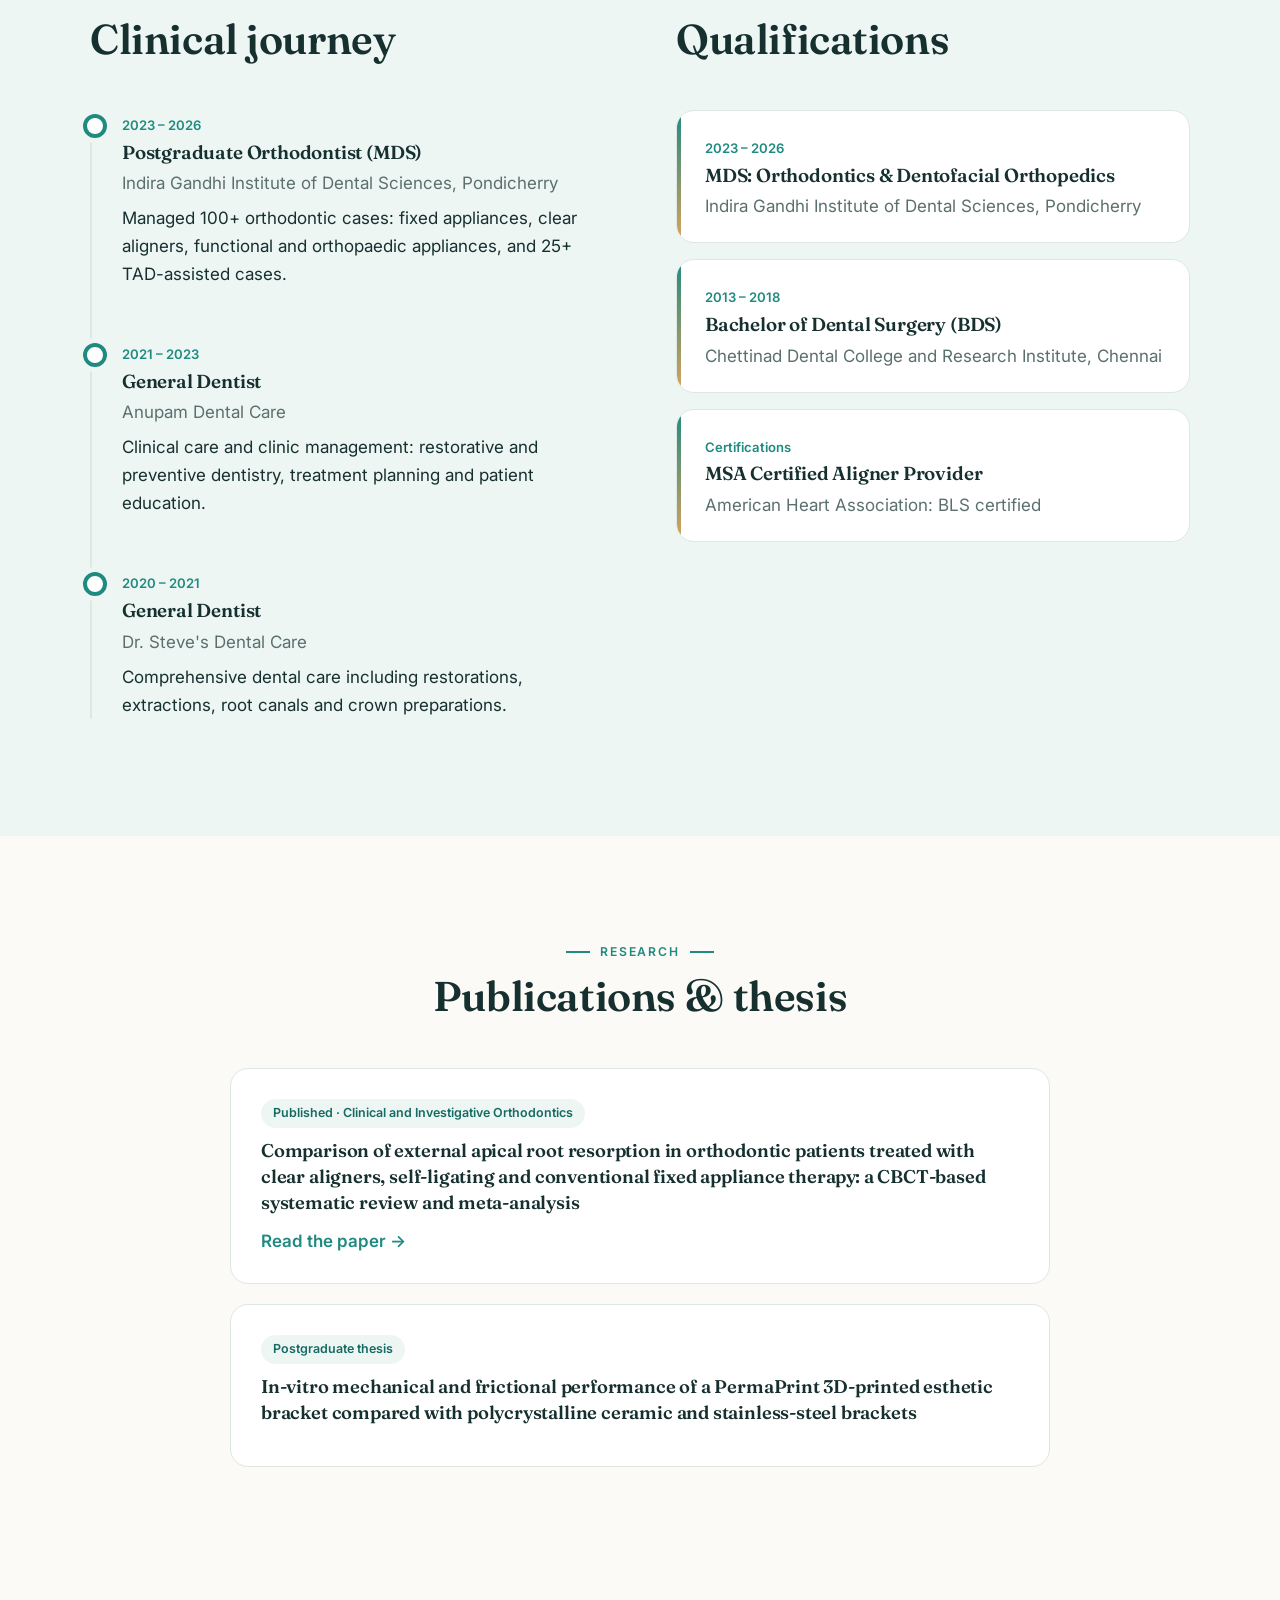
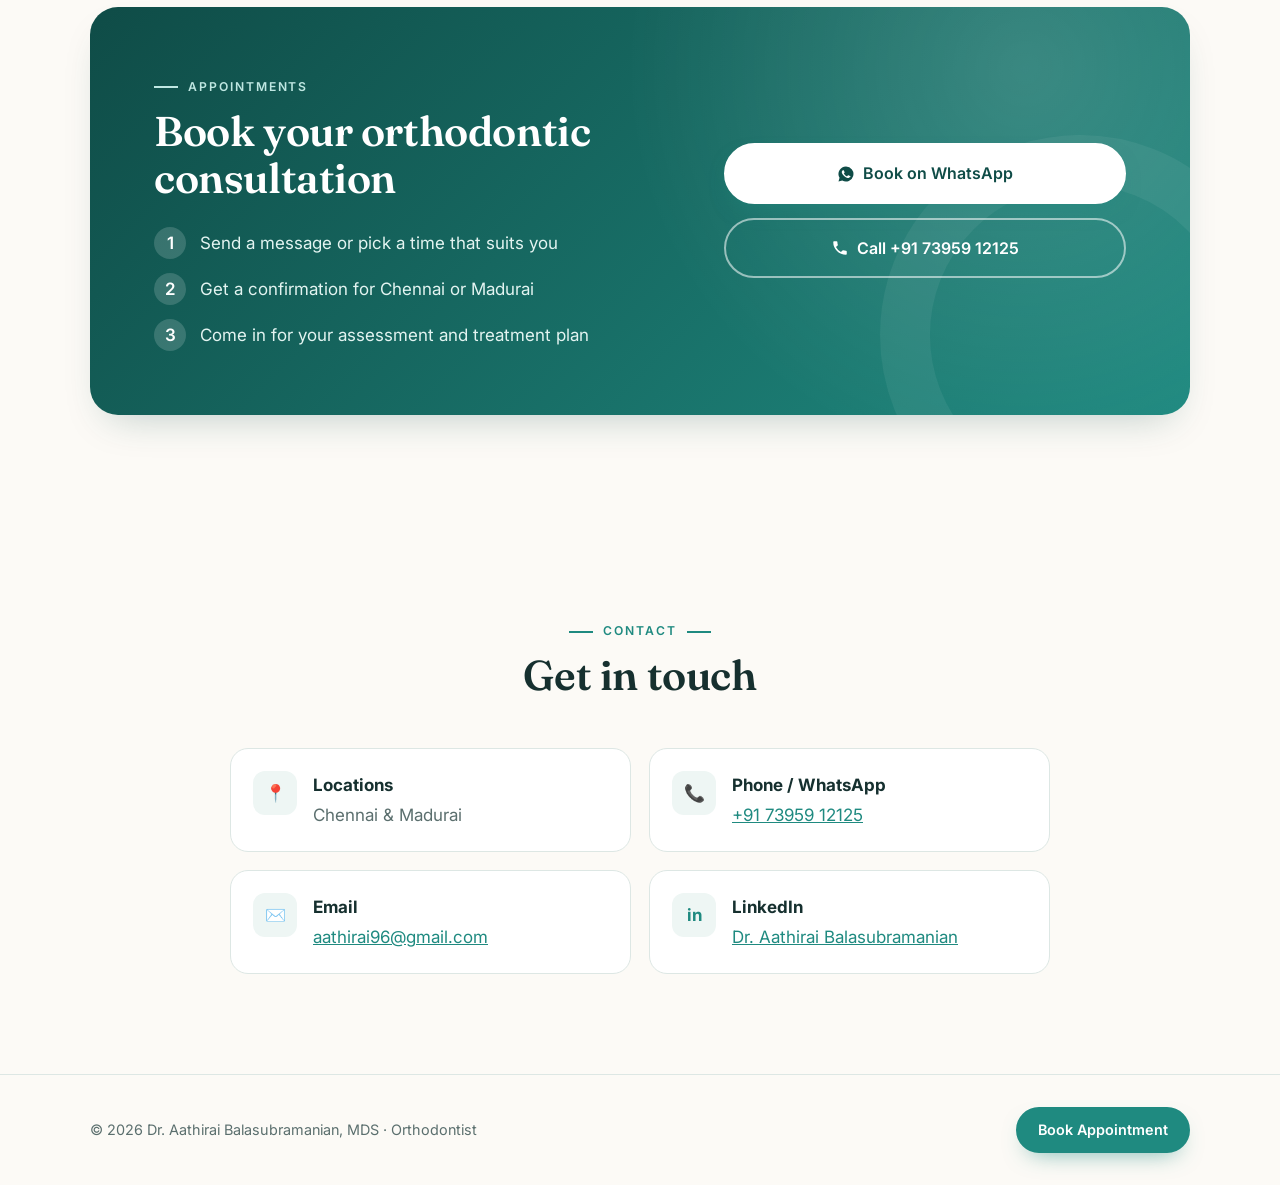
==== commit bd74a71b: "Fill in CV content, add case gallery page with before/after sliders Co-Authored-By: Claude Opus 5.5 " ====
--- a/index.html
+++ b/index.html
@@ -3,14 +3,15 @@
 <head>
   <meta charset="UTF-8">
   <meta name="viewport" content="width=device-width, initial-scale=1.0">
-  <title>Dr. Aathirai Balasubramanian | Dentist</title>
-  <meta name="description" content="Dr. Aathirai Balasubramanian, dentist. Book an appointment, view treatments, education and clinical experience.">
+  <title>Dr. Aathirai Balasubramanian | Orthodontist in Chennai &amp; Madurai</title>
+  <meta name="description" content="Dr. Aathirai Balasubramanian, MDS: Orthodontist and Dentofacial Orthopedician in Chennai and Madurai. Braces, clear aligners, children's orthodontics and TADs. Book an appointment.">
   <link rel="canonical" href="https://aathiraib.com/">
 
   <meta property="og:type" content="profile">
-  <meta property="og:title" content="Dr. Aathirai Balasubramanian | Dentist">
-  <meta property="og:description" content="Book an appointment, view treatments, education and clinical experience.">
+  <meta property="og:title" content="Dr. Aathirai Balasubramanian | Orthodontist">
+  <meta property="og:description" content="MDS Orthodontist &amp; Dentofacial Orthopedician in Chennai and Madurai. Braces, clear aligners and children's orthodontics.">
   <meta property="og:url" content="https://aathiraib.com/">
+  <meta property="og:image" content="https://aathiraib.com/assets/aathirai.jpg">
 
   <link rel="icon" href="assets/favicon.svg" type="image/svg+xml">
   <link rel="preconnect" href="https://fonts.googleapis.com">
@@ -22,15 +23,16 @@
 
   <header class="site-header">
     <div class="container nav">
-      <a href="#top" class="brand"><img src="assets/favicon.svg" alt="" width="30" height="30"> Dr. Aathirai B</a>
+      <a href="#top" class="brand"><img src="assets/favicon.svg" alt="" width="30" height="30"> Dr. Aathirai</a>
       <button class="nav-toggle" aria-label="Open menu" aria-expanded="false">
         <span></span><span></span><span></span>
       </button>
       <nav class="nav-links">
         <a href="#about">About</a>
         <a href="#treatments">Treatments</a>
+        <a href="cases.html">Cases</a>
         <a href="#experience">Experience</a>
-        <a href="#education">Education</a>
+        <a href="#research">Research</a>
         <a href="#contact">Contact</a>
         <a href="#book" class="btn btn-small">Book Appointment</a>
       </nav>
@@ -45,35 +47,40 @@
       <div class="blob blob-2" aria-hidden="true"></div>
       <div class="container hero-grid">
         <div class="hero-text reveal">
-          <p class="eyebrow"><span class="dot"></span> Now accepting appointments</p>
           <h1>Dr. Aathirai <em>Balasubramanian</em></h1>
-          <!-- TODO: qualifications, e.g. "BDS" -->
-          <p class="credentials">Dentist · <span class="placeholder">[BDS]</span></p>
-          <!-- TODO: tagline in her own words -->
-          <p class="lead">Gentle, thoughtful dental care, so every visit leaves you with a healthier, more confident smile.</p>
+          <p class="credentials">MDS · Orthodontist &amp; Dentofacial Orthopedician</p>
+          <p class="lead">Straighter teeth, a healthier bite and a smile you'll love, with braces, clear aligners and care planned around you.</p>
           <div class="hero-actions">
             <a href="#book" class="btn btn-lg">
               <svg viewBox="0 0 24 24" width="18" height="18" aria-hidden="true"><path fill="currentColor" d="M7 2v2H5a2 2 0 0 0-2 2v14a2 2 0 0 0 2 2h14a2 2 0 0 0 2-2V6a2 2 0 0 0-2-2h-2V2h-2v2H9V2H7zM5 9h14v11H5V9z"/></svg>
               Book an Appointment
             </a>
-            <a href="https://www.linkedin.com/in/dr-aathirai-balasubramanian-b415ab1bb/" class="btn btn-ghost btn-lg" target="_blank" rel="noopener">View LinkedIn</a>
+            <a href="#treatments" class="btn btn-ghost btn-lg">Explore Treatments</a>
           </div>
         </div>
         <div class="hero-photo reveal">
           <div class="photo-frame">
-            <!-- TODO: add assets/aathirai.jpg and replace the div below with:
-                 <img src="assets/aathirai.jpg" alt="Dr. Aathirai Balasubramanian"> -->
-            <div class="photo-placeholder" aria-hidden="true">AB</div>
+            <img src="assets/aathirai.jpg" alt="Dr. Aathirai Balasubramanian, Orthodontist" width="761" height="1014">
           </div>
           <div class="float-badge badge-top">
             <svg viewBox="0 0 24 24" width="22" height="22" aria-hidden="true"><path fill="currentColor" d="M12 2 4 5v6c0 5 3.4 9.7 8 11 4.6-1.3 8-6 8-11V5l-8-3zm-1.2 14.2-3.5-3.5 1.4-1.4 2.1 2.1 4.6-4.6 1.4 1.4-6 6z"/></svg>
-            <div><strong>Patient-first</strong><span>care, every visit</span></div>
+            <div><strong>MSA-certified</strong><span>Aligner Specialist</span></div>
           </div>
           <a href="#book" class="float-badge badge-bottom">
             <svg viewBox="0 0 24 24" width="22" height="22" aria-hidden="true"><path fill="currentColor" d="M12 2a10 10 0 1 0 0 20 10 10 0 0 0 0-20zm1 10.4 3.5 2-1 1.8L11 13V7h2v5.4z"/></svg>
-            <div><strong>Book online</strong><span>pick a time that suits you</span></div>
+            <div><strong>Book a consultation</strong><span>Chennai · Madurai</span></div>
           </a>
         </div>
+      </div>
+    </section>
+
+    <!-- STATS -->
+    <section class="stats">
+      <div class="container stats-grid reveal">
+        <div class="stat"><strong>100+</strong><span>Orthodontic cases managed</span></div>
+        <div class="stat"><strong>70+</strong><span>Bonding procedures</span></div>
+        <div class="stat"><strong>25+</strong><span>TAD-assisted cases</span></div>
+        <div class="stat"><strong>2.5 yrs</strong><span>General dentistry practice</span></div>
       </div>
     </section>
 
@@ -82,17 +89,17 @@
       <div class="container about-grid">
         <div class="reveal">
           <p class="section-label">About</p>
-          <h2>Caring for smiles with skill &amp; kindness</h2>
+          <h2>Evidence-based orthodontics, delivered with care</h2>
         </div>
         <div class="reveal">
-          <!-- TODO: 2–3 short paragraphs from her resume / LinkedIn "About" -->
-          <p class="placeholder">[A short introduction: where she trained, what she focuses on, and her approach to patient care.]</p>
-          <p class="placeholder">[Optional: languages spoken, interests, what patients can expect at their first visit.]</p>
+          <p>I'm an MDS Orthodontist and Dentofacial Orthopedician. I trained in Orthodontics at the Indira Gandhi Institute of Dental Sciences, Pondicherry, after 2.5 years in general dental practice.</p>
+          <p>My work covers orthodontic diagnosis, treatment planning, fixed braces, clear aligners, growth modification for children, and temporary anchorage devices (TADs). I'm an MSA-certified Aligner Specialist, I use both conventional and digital orthodontics, and I publish research on evidence-based orthodontic practice.</p>
           <ul class="values">
-            <li><span>✦</span> Clear explanations before every treatment</li>
-            <li><span>✦</span> Comfortable, pain-conscious approach</li>
-            <li><span>✦</span> Strict hygiene &amp; sterilisation standards</li>
+            <li><span>✦</span> Clear explanation and counselling before every treatment</li>
+            <li><span>✦</span> Treatment plans based on the latest clinical evidence</li>
+            <li><span>✦</span> Interdisciplinary care, coordinated with your other dental needs</li>
           </ul>
+          <p class="langs"><strong>Languages:</strong> English · Tamil · Hindi (basic)</p>
         </div>
       </div>
     </section>
@@ -104,85 +111,135 @@
           <p class="section-label">Treatments</p>
           <h2>How I can help</h2>
         </div>
-        <!-- TODO: keep only the treatments she actually offers -->
         <div class="service-grid">
           <article class="service reveal">
-            <div class="icon"><svg viewBox="0 0 24 24"><path d="M12 3a9 9 0 1 0 9 9M12 7v5l3 2"/></svg></div>
-            <h3>Check-ups &amp; Cleaning</h3>
-            <p>Routine exams, scaling and polishing to keep teeth and gums healthy.</p>
+            <div class="icon"><svg viewBox="0 0 24 24"><rect x="3" y="9" width="5" height="6" rx="1"/><rect x="9.5" y="9" width="5" height="6" rx="1"/><rect x="16" y="9" width="5" height="6" rx="1"/><path d="M2 12h20"/></svg></div>
+            <h3>Braces</h3>
+            <p>Metal and ceramic fixed braces to straighten teeth and correct the bite.</p>
+          </article>
+          <article class="service reveal">
+            <div class="icon"><svg viewBox="0 0 24 24"><path d="M4 9c0-2 2-4 8-4s8 2 8 4v2c0 4-3.5 8-8 8s-8-4-8-8z"/><path d="M8 10.5h8"/></svg></div>
+            <h3>Clear Aligners</h3>
+            <p>Nearly invisible, removable aligners for discreet straightening, planned digitally.</p>
+          </article>
+          <article class="service reveal">
+            <div class="icon"><svg viewBox="0 0 24 24"><circle cx="12" cy="8" r="4"/><path d="M5 21c0-4 3-7 7-7s7 3 7 7"/></svg></div>
+            <h3>Children's Orthodontics</h3>
+            <p>Early, growth-guiding treatment with functional appliances while the jaws are still developing.</p>
+          </article>
+          <article class="service reveal">
+            <div class="icon"><svg viewBox="0 0 24 24"><path d="M12 3v12M9 6h6M9 9h6M9 12h6M10 15l2 6 2-6"/></svg></div>
+            <h3>TADs / Mini-Implants</h3>
+            <p>Temporary anchorage devices that make complex tooth movements possible.</p>
+          </article>
+          <article class="service reveal">
+            <div class="icon"><svg viewBox="0 0 24 24"><path d="M12 3l7 3v5c0 5-3 8.5-7 10-4-1.5-7-5-7-10V6z"/><path d="M9 12l2 2 4-4"/></svg></div>
+            <h3>Retainers &amp; Retention</h3>
+            <p>Retainers and follow-up visits so your results stay that way for years.</p>
           </article>
           <article class="service reveal">
             <div class="icon"><svg viewBox="0 0 24 24"><path d="M7 4c-2.5 0-4 2-4 4.5 0 2.5 1.3 3.8 1.7 6.3C5.2 18 6 20 7.3 20s1.7-2.5 2.1-4.2c.4-1.3 1.3-1.8 2.6-1.8s2.2.5 2.6 1.8c.4 1.7.8 4.2 2.1 4.2s2.1-2 2.6-5.2c.4-2.5 1.7-3.8 1.7-6.3C21 6 19.5 4 17 4c-2.1 0-3 1.3-5 1.3S9.1 4 7 4z"/></svg></div>
-            <h3>Fillings &amp; Restorations</h3>
-            <p>Tooth-coloured fillings that repair decay and blend in naturally.</p>
-          </article>
-          <article class="service reveal">
-            <div class="icon"><svg viewBox="0 0 24 24"><path d="M12 2v6M9 5h6M5 12h14l-1.5 9h-11z"/></svg></div>
-            <h3>Root Canal Treatment</h3>
-            <p>Relieve pain and save the natural tooth with careful endodontic care.</p>
-          </article>
-          <article class="service reveal">
-            <div class="icon"><svg viewBox="0 0 24 24"><path d="M4 7h16M4 12h16M4 17h10"/></svg></div>
-            <h3>Crowns &amp; Bridges</h3>
-            <p>Restore strength, function and appearance of damaged or missing teeth.</p>
-          </article>
-          <article class="service reveal">
-            <div class="icon"><svg viewBox="0 0 24 24"><path d="M12 3l2.5 5.5L20 9l-4 4 1 6-5-3-5 3 1-6-4-4 5.5-.5z"/></svg></div>
-            <h3>Cosmetic &amp; Whitening</h3>
-            <p>Brighten and refine your smile with safe, professional treatments.</p>
-          </article>
-          <article class="service reveal">
-            <div class="icon"><svg viewBox="0 0 24 24"><circle cx="12" cy="8" r="4"/><path d="M5 21c0-4 3-7 7-7s7 3 7 7"/></svg></div>
-            <h3>Children's Dentistry</h3>
-            <p>Friendly, patient care that helps children feel at ease in the chair.</p>
-          </article>
-        </div>
-      </div>
-    </section>
-
-    <!-- EXPERIENCE -->
-    <section id="experience" class="section">
+            <h3>General Dental Care</h3>
+            <p>Check-ups, scaling, fillings, root canals and extractions, from years in general practice.</p>
+          </article>
+        </div>
+      </div>
+    </section>
+
+    <!-- CASES TEASER -->
+    <section id="cases" class="section">
+      <div class="container">
+        <div class="section-head reveal">
+          <p class="section-label">Case Gallery</p>
+          <h2>Real results</h2>
+          <p class="section-sub">A few of the cases I've treated. See all of them, with interactive before &amp; after comparisons.</p>
+        </div>
+        <div class="teaser-grid">
+          <figure class="teaser reveal">
+            <div class="teaser-pair"><div><img src="assets/cases/p8-front-before.jpg" alt="Open bite, before" loading="lazy"><span>Before</span></div><div><img src="assets/cases/p8-front-after.jpg" alt="Open bite, after" loading="lazy"><span>After</span></div></div>
+            <figcaption>Open bite closed</figcaption>
+          </figure>
+          <figure class="teaser reveal">
+            <div class="teaser-pair"><div><img src="assets/cases/p7-front-before.jpg" alt="Rotated teeth, before" loading="lazy"><span>Before</span></div><div><img src="assets/cases/p7-front-after.jpg" alt="Rotated teeth, after" loading="lazy"><span>After</span></div></div>
+            <figcaption>Rotations corrected, no extractions</figcaption>
+          </figure>
+          <figure class="teaser reveal">
+            <div class="teaser-pair"><div><img src="assets/cases/p9-front-before.jpg" alt="Spacing, before" loading="lazy"><span>Before</span></div><div><img src="assets/cases/p9-front-after.jpg" alt="Spacing, after aligners" loading="lazy"><span>After</span></div></div>
+            <figcaption>Spacing closed with clear aligners</figcaption>
+          </figure>
+        </div>
+        <p class="center-btn reveal"><a href="cases.html" class="btn btn-lg">View all 9 cases →</a></p>
+      </div>
+    </section>
+
+    <!-- EXPERIENCE + EDUCATION -->
+    <section id="experience" class="section section-tint">
       <div class="container two-col">
         <div class="reveal">
           <p class="section-label">Experience</p>
           <h2>Clinical journey</h2>
-          <!-- TODO: one <li> per role, most recent first -->
           <ol class="timeline">
             <li>
-              <span class="when placeholder">[Year – Present]</span>
-              <h3 class="placeholder">[Role, e.g. Dental Surgeon]</h3>
-              <p class="where placeholder">[Clinic / Hospital, City]</p>
-              <p class="placeholder">[One or two lines on responsibilities or highlights.]</p>
+              <span class="when">2023 – 2026</span>
+              <h3>Postgraduate Orthodontist (MDS)</h3>
+              <p class="where">Indira Gandhi Institute of Dental Sciences, Pondicherry</p>
+              <p>Managed 100+ orthodontic cases: fixed appliances, clear aligners, functional and orthopaedic appliances, and 25+ TAD-assisted cases.</p>
             </li>
             <li>
-              <span class="when placeholder">[Year – Year]</span>
-              <h3 class="placeholder">[Role, e.g. Intern]</h3>
-              <p class="where placeholder">[Clinic / Hospital, City]</p>
-              <p class="placeholder">[One or two lines on responsibilities or highlights.]</p>
+              <span class="when">2021 – 2023</span>
+              <h3>General Dentist</h3>
+              <p class="where">Anupam Dental Care</p>
+              <p>Clinical care and clinic management: restorative and preventive dentistry, treatment planning and patient education.</p>
+            </li>
+            <li>
+              <span class="when">2020 – 2021</span>
+              <h3>General Dentist</h3>
+              <p class="where">Dr. Steve's Dental Care</p>
+              <p>Comprehensive dental care including restorations, extractions, root canals and crown preparations.</p>
             </li>
           </ol>
         </div>
         <div id="education" class="reveal">
           <p class="section-label">Education</p>
           <h2>Qualifications</h2>
-          <!-- TODO: degrees, certifications, registrations -->
           <div class="cards">
             <article class="card">
-              <span class="when placeholder">[Year – Year]</span>
-              <h3 class="placeholder">[Bachelor of Dental Surgery (BDS)]</h3>
-              <p class="placeholder">[College, University]</p>
+              <span class="when">2023 – 2026</span>
+              <h3>MDS: Orthodontics &amp; Dentofacial Orthopedics</h3>
+              <p>Indira Gandhi Institute of Dental Sciences, Pondicherry</p>
             </article>
             <article class="card">
-              <span class="when placeholder">[Year]</span>
-              <h3 class="placeholder">[Certification or course]</h3>
-              <p class="placeholder">[Issuing body]</p>
+              <span class="when">2013 – 2018</span>
+              <h3>Bachelor of Dental Surgery (BDS)</h3>
+              <p>Chettinad Dental College and Research Institute, Chennai</p>
             </article>
             <article class="card">
-              <span class="when placeholder">[Reg. No.]</span>
-              <h3 class="placeholder">[Dental Council registration]</h3>
-              <p class="placeholder">[e.g. Tamil Nadu Dental Council]</p>
+              <span class="when">Certifications</span>
+              <h3>MSA Certified Aligner Provider</h3>
+              <p>American Heart Association: BLS certified</p>
             </article>
           </div>
+        </div>
+      </div>
+    </section>
+
+    <!-- RESEARCH -->
+    <section id="research" class="section">
+      <div class="container narrow">
+        <div class="section-head reveal">
+          <p class="section-label">Research</p>
+          <h2>Publications &amp; thesis</h2>
+        </div>
+        <div class="research-list">
+          <article class="research reveal">
+            <span class="tag">Published · Clinical and Investigative Orthodontics</span>
+            <h3>Comparison of external apical root resorption in orthodontic patients treated with clear aligners, self-ligating and conventional fixed appliance therapy: a CBCT-based systematic review and meta-analysis</h3>
+            <a href="https://doi.org/10.1080/27705781.2026.2651557" target="_blank" rel="noopener">Read the paper →</a>
+          </article>
+          <article class="research reveal">
+            <span class="tag">Postgraduate thesis</span>
+            <h3>In-vitro mechanical and frictional performance of a PermaPrint 3D-printed esthetic bracket compared with polycrystalline ceramic and stainless-steel brackets</h3>
+          </article>
         </div>
       </div>
     </section>
@@ -193,23 +250,26 @@
         <div class="book-panel reveal">
           <div class="book-text">
             <p class="section-label light">Appointments</p>
-            <h2>Book your visit in under a minute</h2>
+            <h2>Book your orthodontic consultation</h2>
             <ol class="steps">
-              <li><span>1</span> Choose a date &amp; time that suits you</li>
-              <li><span>2</span> Get an instant confirmation</li>
-              <li><span>3</span> Walk in and smile, we're ready for you</li>
+              <li><span>1</span> Send a message or pick a time that suits you</li>
+              <li><span>2</span> Get a confirmation for Chennai or Madurai</li>
+              <li><span>3</span> Come in for your assessment and treatment plan</li>
             </ol>
           </div>
           <div class="book-actions">
-            <a href="#" class="btn btn-light btn-lg js-book" target="_blank" rel="noopener">
+            <a href="#" class="btn btn-light btn-lg js-book" target="_blank" rel="noopener" hidden>
               <svg viewBox="0 0 24 24" width="18" height="18" aria-hidden="true"><path fill="currentColor" d="M7 2v2H5a2 2 0 0 0-2 2v14a2 2 0 0 0 2 2h14a2 2 0 0 0 2-2V6a2 2 0 0 0-2-2h-2V2h-2v2H9V2H7zM5 9h14v11H5V9z"/></svg>
               Schedule Online
             </a>
-            <a href="#" class="btn btn-outline-light btn-lg js-whatsapp" target="_blank" rel="noopener">
+            <a href="#" class="btn btn-light btn-lg js-whatsapp" target="_blank" rel="noopener">
               <svg viewBox="0 0 24 24" width="18" height="18" aria-hidden="true"><path fill="currentColor" d="M12 2a10 10 0 0 0-8.6 15.1L2 22l5-1.3A10 10 0 1 0 12 2zm5.3 14.1c-.2.6-1.3 1.2-1.8 1.2-.5.1-1 .1-3.3-.8-2.8-1.1-4.5-4-4.7-4.2-.1-.2-1.1-1.5-1.1-2.8s.7-2 1-2.3c.2-.3.5-.3.7-.3h.5c.2 0 .4 0 .6.5l.9 2.1c.1.2.1.3 0 .5l-.3.5-.4.4c-.1.1-.3.3-.1.6.2.3.7 1.2 1.6 2 1.1 1 2 1.3 2.3 1.4.3.1.5.1.6-.1l.9-1c.2-.3.4-.2.6-.1l2 1c.3.1.5.2.5.3.1.1.1.6-.1 1.2z"/></svg>
-              Message on WhatsApp
+              Book on WhatsApp
             </a>
-            <p class="book-note">Prefer to call? <span class="placeholder light">[+91 …]</span></p>
+            <a href="tel:+917395912125" class="btn btn-outline-light btn-lg">
+              <svg viewBox="0 0 24 24" width="18" height="18" aria-hidden="true"><path fill="currentColor" d="M6.6 10.8a15.1 15.1 0 0 0 6.6 6.6l2.2-2.2c.3-.3.7-.4 1-.2 1.1.4 2.3.6 3.6.6.6 0 1 .4 1 1V20c0 .6-.4 1-1 1A17 17 0 0 1 3 4c0-.6.4-1 1-1h3.5c.6 0 1 .4 1 1 0 1.3.2 2.5.6 3.6.1.3 0 .7-.2 1z"/></svg>
+              Call +91 73959 12125
+            </a>
           </div>
         </div>
       </div>
@@ -220,13 +280,12 @@
       <div class="container narrow">
         <div class="section-head reveal">
           <p class="section-label">Contact</p>
-          <h2>Find the clinic</h2>
-        </div>
-        <!-- TODO: fill in what she is happy to share publicly -->
+          <h2>Get in touch</h2>
+        </div>
         <div class="contact-grid reveal">
-          <div class="contact-item"><span class="ci-icon">📍</span><div><strong>Clinic</strong><p class="placeholder">[Clinic name and address]</p></div></div>
-          <div class="contact-item"><span class="ci-icon">🕘</span><div><strong>Hours</strong><p class="placeholder">[e.g. Mon–Sat, 10am – 7pm]</p></div></div>
-          <div class="contact-item"><span class="ci-icon">✉️</span><div><strong>Email</strong><p class="placeholder">[email@example.com]</p></div></div>
+          <div class="contact-item"><span class="ci-icon">📍</span><div><strong>Locations</strong><p>Chennai &amp; Madurai</p></div></div>
+          <div class="contact-item"><span class="ci-icon">📞</span><div><strong>Phone / WhatsApp</strong><p><a href="tel:+917395912125">+91 73959 12125</a></p></div></div>
+          <div class="contact-item"><span class="ci-icon">✉️</span><div><strong>Email</strong><p><a href="mailto:aathirai96@gmail.com">aathirai96@gmail.com</a></p></div></div>
           <div class="contact-item"><span class="ci-icon">in</span><div><strong>LinkedIn</strong><p><a href="https://www.linkedin.com/in/dr-aathirai-balasubramanian-b415ab1bb/" target="_blank" rel="noopener">Dr. Aathirai Balasubramanian</a></p></div></div>
         </div>
       </div>
@@ -236,29 +295,29 @@
 
   <footer class="site-footer">
     <div class="container footer-inner">
-      <p>&copy; <span id="year"></span> Dr. Aathirai Balasubramanian</p>
+      <p>&copy; <span id="year"></span> Dr. Aathirai Balasubramanian, MDS · Orthodontist</p>
       <a href="#book" class="btn btn-small">Book Appointment</a>
     </div>
   </footer>
 
-  <!-- Floating booking button (mobile) -->
+  <!-- Floating mobile booking button -->
   <a href="#book" class="fab" aria-label="Book an appointment">Book</a>
 
   <script>
-    /* ====== SETTINGS: edit these two lines ====== */
-    const BOOKING_URL     = "";  // e.g. Calendly / Google Calendar booking page link
-    const WHATSAPP_NUMBER = "";  // digits only with country code, e.g. "919876543210"
-    /* ============================================ */
-
-    const msg = encodeURIComponent("Hi Dr. Aathirai, I'd like to book an appointment.");
-    const waLink = WHATSAPP_NUMBER ? `https://wa.me/${WHATSAPP_NUMBER}?text=${msg}` : "";
+    /* ====== SETTINGS ====== */
+    const BOOKING_URL     = "";              // TODO: paste Calendly link here, e.g. "https://calendly.com/aathirai/consultation"
+    const WHATSAPP_NUMBER = "917395912125";  // digits only, with country code
+    /* ====================== */
+
+    const msg = encodeURIComponent("Hi Dr. Aathirai, I'd like to book an orthodontic consultation.");
+    document.querySelectorAll('.js-whatsapp').forEach(a => {
+      if (WHATSAPP_NUMBER) a.href = `https://wa.me/${WHATSAPP_NUMBER}?text=${msg}`; else a.hidden = true;
+    });
     document.querySelectorAll('.js-book').forEach(a => {
-      if (BOOKING_URL) a.href = BOOKING_URL;
-      else if (waLink) a.href = waLink;
-      else { a.href = '#contact'; a.removeAttribute('target'); }
-    });
-    document.querySelectorAll('.js-whatsapp').forEach(a => {
-      if (waLink) a.href = waLink; else a.hidden = true;
+      if (BOOKING_URL) {
+        a.href = BOOKING_URL; a.hidden = false;
+        document.querySelectorAll('.js-whatsapp').forEach(w => w.classList.replace('btn-light', 'btn-outline-light'));
+      }
     });
 
     document.getElementById('year').textContent = new Date().getFullYear();
--- a/css/style.css
+++ b/css/style.css
@@ -103,7 +103,7 @@
   aspect-ratio: 4 / 5; box-shadow: var(--shadow);
   outline: 10px solid #fff;
 }
-.photo-frame img { width: 100%; height: 100%; object-fit: cover; }
+.photo-frame img { width: 100%; height: 100%; object-fit: cover; object-position: center 15%; }
 .photo-placeholder {
   width: 100%; height: 100%; display: grid; place-items: center;
   background: linear-gradient(160deg, #d8efeb 0%, #bfe1db 55%, var(--blush) 100%);
@@ -119,6 +119,27 @@
 .badge-top { top: 14%; left: -48px; }
 .badge-bottom { bottom: 10%; right: -28px; animation-delay: -2.5s; }
 @keyframes float { 50% { transform: translateY(-8px); } }
+
+/* Stats */
+.container.stats-grid { width: calc(100% - 40px); max-width: 1100px; }
+.stats { margin-top: -40px; position: relative; z-index: 2; }
+.stats-grid {
+  display: grid; grid-template-columns: repeat(4, 1fr); background: #fff; border: 1px solid var(--line);
+  border-radius: 22px; box-shadow: var(--shadow); padding: 28px 12px;
+}
+.stat { text-align: center; padding: 4px 12px; border-right: 1px solid var(--line); }
+.stat:last-child { border-right: 0; }
+.stat strong { display: block; font-family: var(--serif); font-size: clamp(1.8rem, 3.4vw, 2.5rem); font-weight: 600; color: var(--accent); line-height: 1.1; }
+.stat span { display: block; color: var(--muted); font-size: .9rem; margin-top: 6px; }
+.langs { margin-top: 20px; color: var(--muted); }
+
+/* Research */
+.research-list { display: grid; gap: 20px; }
+.research { background: #fff; border: 1px solid var(--line); border-radius: var(--radius); padding: 28px 30px; }
+.research h3 { font-size: 1.15rem; line-height: 1.4; margin: 10px 0 12px; }
+.research a { font-weight: 600; text-decoration: none; }
+.research a:hover { text-decoration: underline; }
+.tag { display: inline-block; font-size: .78rem; font-weight: 600; color: var(--accent-dark); background: var(--tint); padding: 4px 12px; border-radius: 999px; }
 
 /* Sections */
 .section { padding: 100px 0; }
@@ -235,9 +256,99 @@
   .hero-actions .btn { flex: 1 1 auto; justify-content: center; }
   .section { padding: 72px 0; }
   .service-grid, .contact-grid { grid-template-columns: 1fr; }
+  .stats { margin-top: -32px; }
+  .stats-grid { grid-template-columns: 1fr 1fr; row-gap: 20px; padding: 22px 8px; }
+  .stat:nth-child(2) { border-right: 0; }
+  .research { padding: 22px; }
   .book-panel { padding: 40px 24px; border-radius: 22px; }
   .fab { display: inline-block; }
 }
 @media (max-width: 400px) {
   .badge-top, .badge-bottom { display: none; }
 }
+
+/* ================= Cases page ================= */
+.nav-links a.active { color: var(--accent); }
+.center-text { text-align: center; }
+.center-text .lead { margin-left: auto; margin-right: auto; }
+.cases-hero { padding: 80px 0 110px; }
+.privacy-note { display: inline-block; margin-top: 8px; font-size: .88rem; color: var(--muted); background: #fff; border: 1px solid var(--line); padding: 6px 14px; border-radius: 999px; }
+
+.impact-grid { display: grid; grid-template-columns: repeat(3, 1fr); gap: 16px; margin-bottom: 56px; }
+.impact { display: flex; align-items: center; gap: 16px; background: var(--tint); border-radius: var(--radius); padding: 18px 22px; }
+.impact strong { font-family: var(--serif); font-size: 2.2rem; line-height: 1; color: var(--accent); min-width: 1.2em; }
+.impact span { display: block; font-weight: 600; }
+.impact small { display: block; color: var(--muted); font-size: .85rem; }
+
+.filters { display: flex; flex-wrap: wrap; justify-content: center; gap: 10px; margin-bottom: 40px; }
+.filter { font: inherit; font-size: .92rem; font-weight: 500; cursor: pointer; padding: 9px 18px; border-radius: 999px; border: 1px solid var(--line); background: #fff; color: var(--ink); transition: all .2s; }
+.filter:hover { border-color: var(--accent); }
+.filter.active { background: var(--accent); border-color: var(--accent); color: #fff; }
+
+.case-list { display: grid; gap: 32px; }
+.case {
+  display: grid; grid-template-columns: 1.15fr 1fr; gap: 40px; align-items: center;
+  background: #fff; border: 1px solid var(--line); border-radius: 24px; padding: 28px; box-shadow: 0 10px 30px -24px rgba(15,76,71,.4);
+}
+.case:nth-child(even) .case-media { order: 2; }
+.case-body h2 { font-size: clamp(1.35rem, 2.4vw, 1.75rem); margin-bottom: .7em; }
+.case-meta { display: flex; align-items: center; gap: 12px; margin-bottom: 10px; }
+.case-num { font-size: .78rem; font-weight: 600; letter-spacing: .14em; text-transform: uppercase; color: var(--muted); }
+.status { font-size: .76rem; font-weight: 600; padding: 3px 10px; border-radius: 999px; background: #e3f6ec; color: #1d7a4b; }
+.status.s-in, .status.s-progress { background: #fdf1e3; color: #a0662b; }
+.status.s-phase { background: #e8eefc; color: #3858a8; }
+.case-facts { margin: 0 0 18px; display: grid; gap: 10px; }
+.case-facts div { display: grid; grid-template-columns: 92px 1fr; gap: 12px; }
+.case-facts dt { font-weight: 600; font-size: .85rem; color: var(--accent); padding-top: 2px; }
+.case-facts dd { margin: 0; color: var(--muted); font-size: .97rem; }
+.impact-label { font-size: .78rem; font-weight: 600; letter-spacing: .14em; text-transform: uppercase; color: var(--gold); margin-bottom: 10px; }
+.impact-list { list-style: none; padding: 0; margin: 0; display: flex; flex-wrap: wrap; gap: 8px; }
+.impact-list li { font-size: .88rem; font-weight: 500; padding: 7px 14px 7px 12px; border-radius: 999px; background: var(--tint); color: var(--deep); }
+.impact-list li::before { content: "✓ "; color: var(--accent); font-weight: 700; }
+
+/* Before / after slider */
+.ba { position: relative; aspect-ratio: 4 / 3; border-radius: 16px; overflow: hidden; background: #222; user-select: none; touch-action: pan-y; }
+.ba-tall { aspect-ratio: 3 / 4; max-width: 380px; margin: 0 auto; }
+.ba img { position: absolute; inset: 0; width: 100%; height: 100%; object-fit: cover; pointer-events: none; }
+.ba-after { clip-path: inset(0 0 0 var(--pos)); }
+.ba-handle { position: absolute; top: 0; bottom: 0; left: var(--pos); width: 3px; margin-left: -1.5px; background: #fff; box-shadow: 0 0 8px rgba(0,0,0,.35); pointer-events: none; }
+.ba-handle::after {
+  content: "⟷"; position: absolute; top: 50%; left: 50%; transform: translate(-50%, -50%);
+  width: 40px; height: 40px; border-radius: 50%; background: #fff; color: var(--accent); display: grid; place-items: center;
+  font-size: 1.1rem; font-weight: 700; box-shadow: 0 4px 14px rgba(0,0,0,.3);
+}
+.ba input { position: absolute; inset: 0; width: 100%; height: 100%; margin: 0; opacity: 0; cursor: ew-resize; }
+.ba-tag { position: absolute; top: 12px; font-size: .75rem; font-weight: 600; letter-spacing: .06em; text-transform: uppercase; color: #fff; background: rgba(0,0,0,.55); padding: 4px 10px; border-radius: 999px; pointer-events: none; }
+.ba-tag-l { left: 12px; }
+.ba-tag-r { right: 12px; background: rgba(31,138,128,.9); }
+.view-tabs { display: flex; flex-wrap: wrap; justify-content: center; gap: 6px; margin-top: 14px; }
+.view-tab { font: inherit; font-size: .82rem; font-weight: 500; cursor: pointer; padding: 6px 14px; border-radius: 999px; border: 1px solid var(--line); background: #fff; color: var(--muted); }
+.view-tab.active { background: var(--deep); border-color: var(--deep); color: #fff; }
+.book-sub { color: #d6efeb; margin-top: 12px; }
+
+/* Homepage teaser */
+.teaser-grid { display: grid; grid-template-columns: repeat(3, 1fr); gap: 20px; margin-bottom: 36px; }
+.teaser { margin: 0; background: #fff; border: 1px solid var(--line); border-radius: var(--radius); overflow: hidden; }
+.teaser-pair { display: grid; grid-template-columns: 1fr 1fr; gap: 2px; background: var(--line); }
+.teaser-pair div { position: relative; }
+.teaser-pair img { aspect-ratio: 1; object-fit: cover; width: 100%; }
+.teaser-pair span { position: absolute; left: 8px; bottom: 8px; font-size: .7rem; font-weight: 600; text-transform: uppercase; letter-spacing: .06em; color: #fff; background: rgba(0,0,0,.55); padding: 3px 9px; border-radius: 999px; }
+.teaser-pair div:last-child span { background: rgba(31,138,128,.9); }
+.teaser figcaption { padding: 14px 18px; font-weight: 600; font-family: var(--serif); }
+.center-btn { text-align: center; }
+.section-sub { color: var(--muted); max-width: 52ch; margin: -.4em auto 0; }
+
+@media (max-width: 980px) {
+  .case { grid-template-columns: 1fr; gap: 24px; }
+  .case:nth-child(even) .case-media { order: 0; }
+  .impact-grid, .teaser-grid { grid-template-columns: 1fr 1fr; }
+}
+@media (max-width: 600px) {
+  .teaser-grid { grid-template-columns: 1fr; }
+  .impact-grid { gap: 10px; margin-bottom: 40px; }
+  .impact { flex-direction: column; align-items: flex-start; gap: 6px; padding: 14px 16px; }
+  .impact strong { font-size: 1.8rem; }
+  .case { padding: 16px; border-radius: 20px; }
+  .case-facts div { grid-template-columns: 1fr; gap: 2px; }
+  .cases-hero { padding: 48px 0 80px; }
+}
